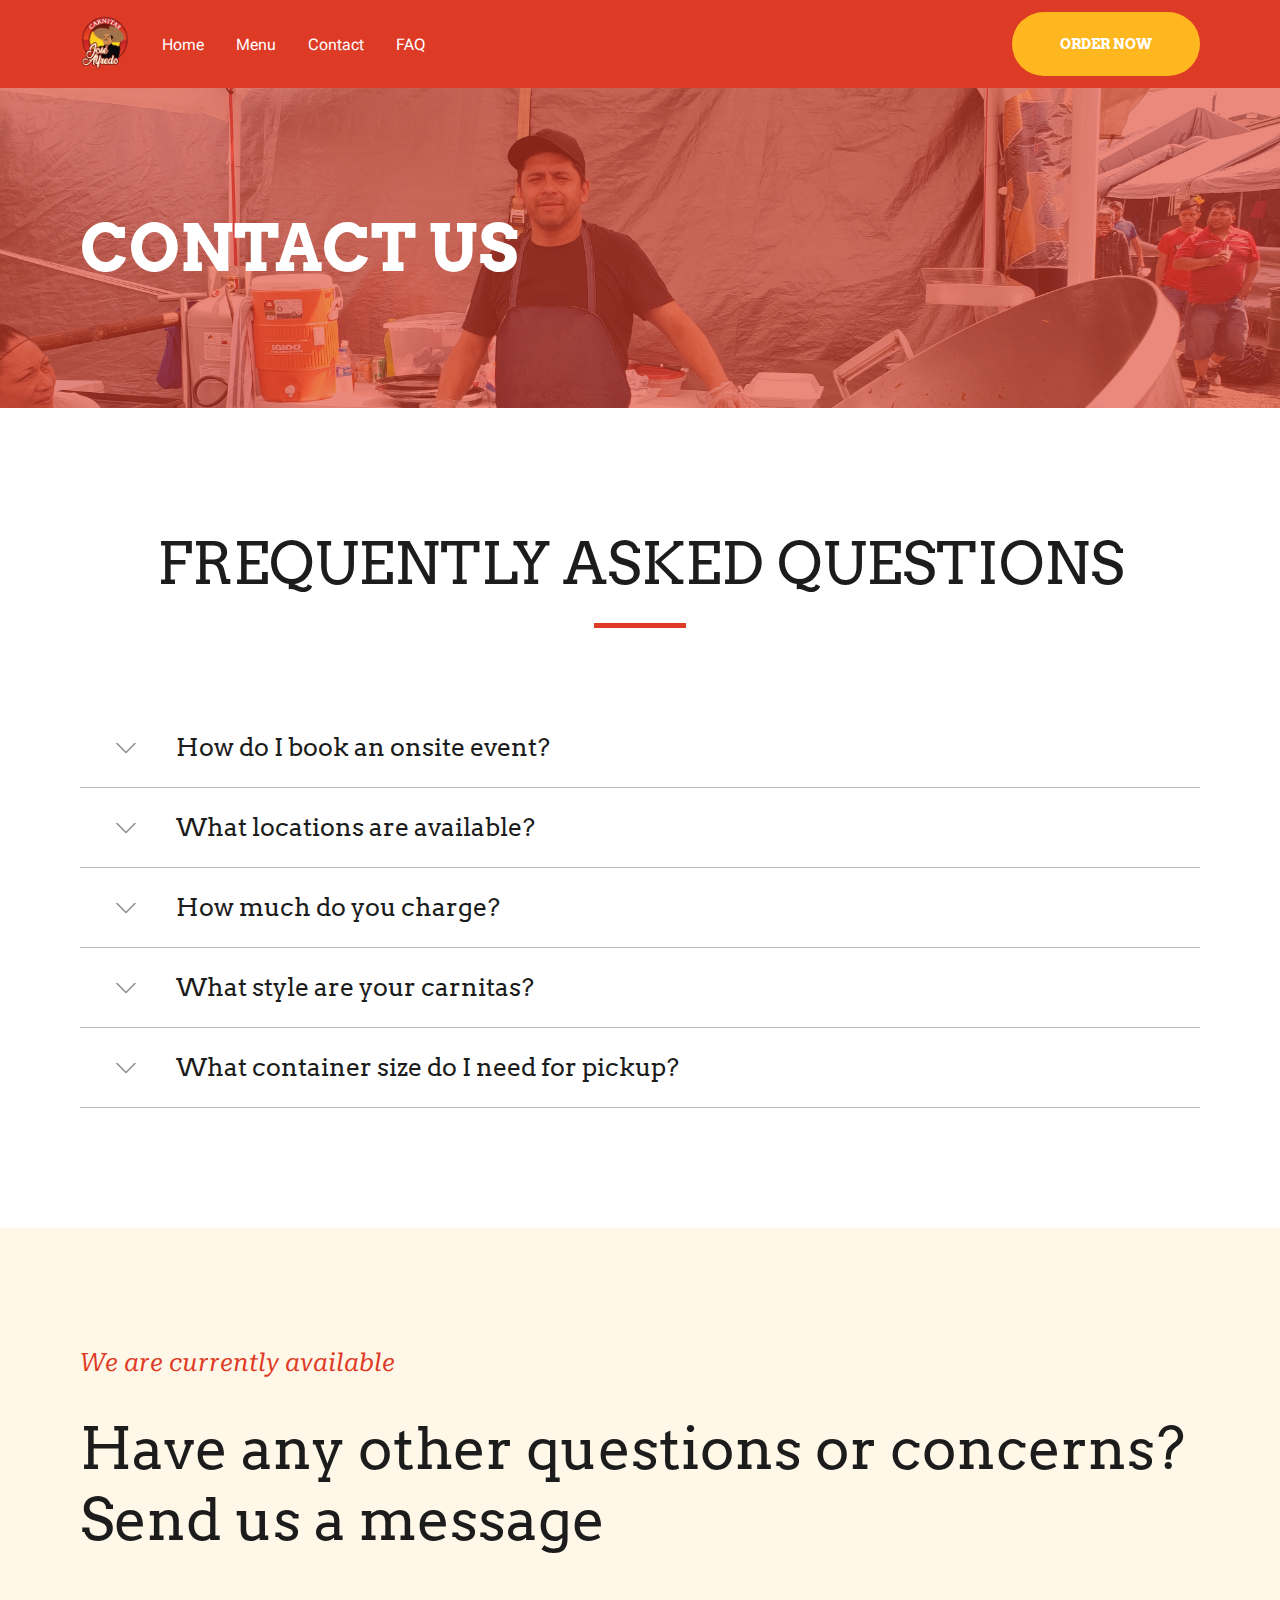
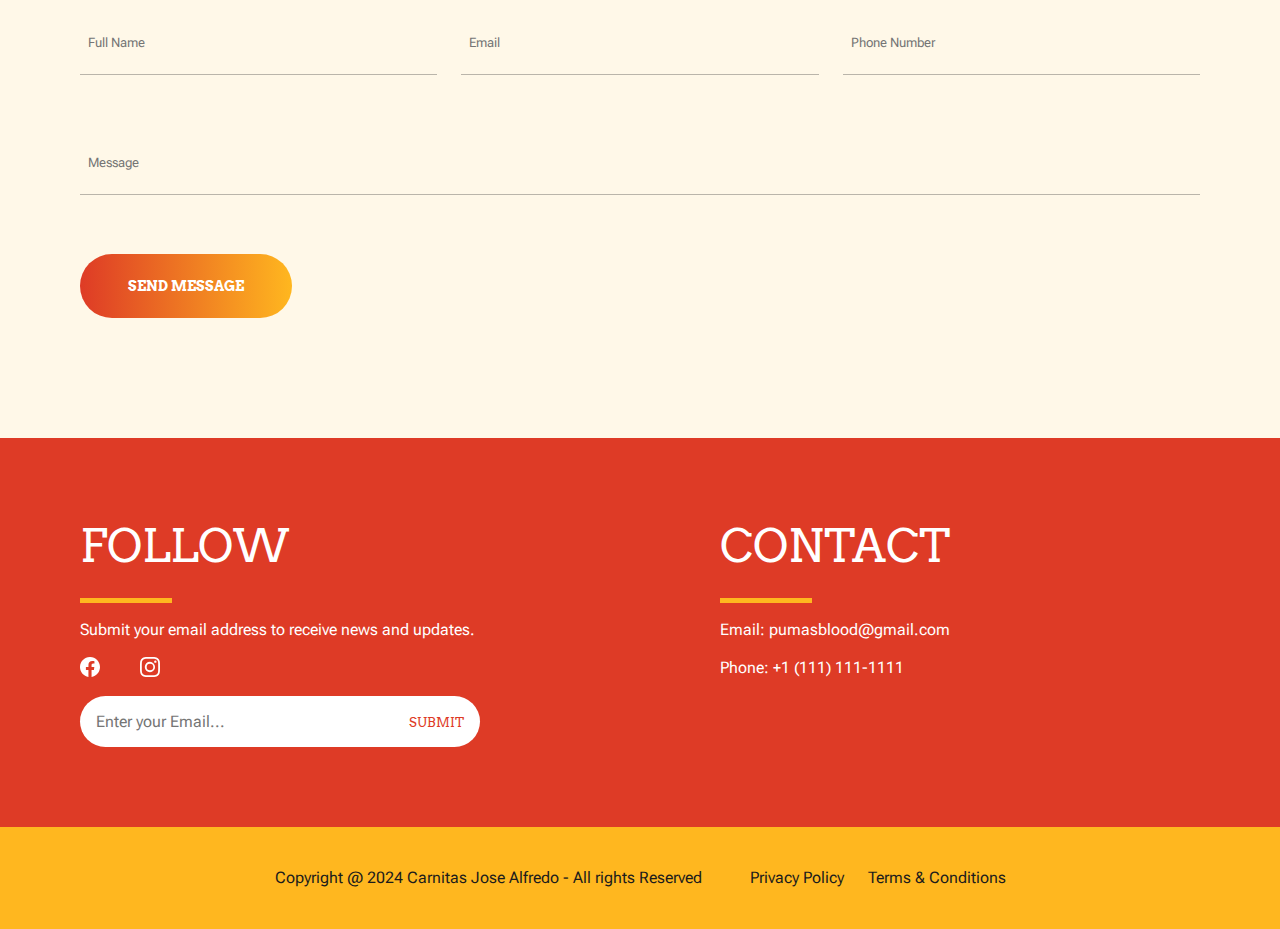
==== Website_files/contact.html @ bd3e19f9 "finished desktop html and most css" ====
<!DOCTYPE html>
<html lang="en-US">
<head>
    <meta charset="UTF-8">
    <meta name="viewport" content="width=device-width, initial-scale=1.0">
    <title>Carnitas Jose Alfredo!</title>


    <link rel="preconnect" href="https://fonts.googleapis.com">
    <link rel="preconnect" href="https://fonts.gstatic.com" crossorigin>
    <link href="https://fonts.googleapis.com/css2?family=Arvo:ital,wght@0,400;0,700;1,400;1,700&family=Roboto+Flex:opsz,wght@8..144,100..1000&family=Roboto+Serif:ital,opsz,wght@0,8..144,100..900;1,8..144,100..900&display=swap" rel="stylesheet">

    
    <link rel="stylesheet" href="css/style.css" />

</head>

<body>

    <!-- header -->
    <header>
        
       <div>
           <a href="index.html"><img src="Images\carnitas_logo_transparent.png" width="50" height="56" alt="Carnitas logo"></a>
           <nav>
            <ul>
                <li><a href="index.html">Home</a></li>
                <li><a href="menu.html#menu_banner">Menu</a></li>
                <li><a href="contact.html">Contact</a></li>
                <li><a href="">FAQ</a></li>
            </ul>
           </nav>
       </div>

       <a href="menu.html" class="btn_outline"> ORDER NOW </a>
    </header>

    <!-- Little Hero -->

    <section class="little_hero2">
            <div>
                <h1>Contact us</h1>
            </div>
    </section>

    <!-- FAQ -->

    <section class="faq">
        <div id="subtitle">
            <h2>Frequently asked questions</h2>
            <hr> 
         </div>
         <div class="questions">
            <ul>
                <li>
                    <h4>How do I book an onsite event?</h4>
                    <p>If you have chosen Pickup as your package option, it doesn’t matter where you order from as long as you are 15 mins early for pickup. Usually the pickup will be at our home location which is 111 Luffy Rd, Dallas, TX, 11111.</p>
                </li>
                <li>
                    <h4>What locations are available?</h4>

                    <p>If you have chosen Onsite as your package option, we only offer this service to people that live about 1~2 hour radius from the city of Dallas. Therefore, this service is limited to a small location in the state of Texas.</p>

                    <p>If you have chosen Pickup as your package option, it doesn’t matter where you order from as long as you are 15 mins early for pickup. Usually the pickup will be at our home location which is 111 Luffy Rd, Dallas, TX, 11111.</p>
                </li>
                <li>
                    <h4>How much do you charge?</h4>
                    <p>If you have chosen Pickup as your package option, it doesn’t matter where you order from as long as you are 15 mins early for pickup. Usually the pickup will be at our home location which is 111 Luffy Rd, Dallas, TX, 11111.</p>
                </li>
                <li>
                    <h4>What style are your carnitas?</h4>
                    <p>If you have chosen Pickup as your package option, it doesn’t matter where you order from as long as you are 15 mins early for pickup. Usually the pickup will be at our home location which is 111 Luffy Rd, Dallas, TX, 11111.</p>
                </li>
                <li>
                    <h4>What container size do I need for pickup?</h4>
                    <p>If you have chosen Pickup as your package option, it doesn’t matter where you order from as long as you are 15 mins early for pickup. Usually the pickup will be at our home location which is 111 Luffy Rd, Dallas, TX, 11111.</p>
                </li>
            </ul>
         </div>
    </section>

    <!-- Fill-out Form -->

    <section class="fill_form">
        <form action="" class="message_form">
            <div id="title_stuff">
                <h5>We are currently available</h5>
                <h2>Have any other questions or concerns? <br> Send us a message</h2>
            </div>

            <div class="p_info">
                <input type="text" placeholder="Full Name">
                <input type="email" placeholder="Email">
                <input type="number" placeholder="Phone Number">
            </div>

            <div class="message">
                <textarea name="" id="" placeholder="Message"></textarea>
            </div>

            <div>
                <a href="" class="btn_outline"> send message</a>
            </div>

        </form>
    </section>

    <!-- Footer -->

    <footer>
        <div class="top">
            <div name="follow">
                <div id="subtitle">
                    <h3>Follow</h3>
                    <hr>
                </div>

                <p>Submit your email address to receive news and updates.</p>
                <div id="socials">
                    <a href=""><img src="Images/facebook.svg" alt="facebook"></a>
                    <a href=""><img src="Images/instagram.svg" alt="instagram"></a>
                </div>
                <form action="" class="newsletter">
                   
                        <input type="email" name="" id="email" placeholder="Enter your Email...">
                        <input type="button" id="btn" value="submit">
                    
                </form>

                
            </div>
            <div name="contact">
                <div id="subtitle">
                    <h3>Contact</h3>
                    <hr>
                </div>

                <p>Email: pumasblood@gmail.com</p>

                <p>Phone: +1 (111) 111-1111</p>
            </div>
        </div>

        <div class="bottom">
            <p>Copyright @ 2024 Carnitas Jose Alfredo - All rights Reserved</p>
            <div class="vertical_line"></div>
            <p>Privacy Policy</p>
            <p>Terms & Conditions</p>
        </div>
        

    </footer>

</body>

</html>
---- Website_files/css/style.css ----
*{
    box-sizing: border-box;
    margin: 0;
    padding: 0;
    
    
}

/* Default Typography */

html {
    font-size: 14px;
    font-family: 'Arvo','Roboto Flex', 'Roboto Serif';
}

h1{
    font-size: 4.624rem;
    text-transform: uppercase;
    color: rgb(28, 28, 28);
    font-weight: bold;
}

h2{
    font-size: 4.110rem;
    font-weight: normal;
    text-transform: uppercase;
    color: rgb(28, 28, 28);
}

h3{
    font-size: 3.247rem;
    font-weight: normal;
    text-transform: capitalize;
    color: rgb(28, 28, 28);
}

h4{
    font-size: 1.802rem;
    font-weight: normal;
    text-transform: capitalize;
    color: rgb(28, 28, 28);
}

h5{
    font-size: 1.802rem;
    font-weight: normal;
    font-family: 'Roboto Serif';
    text-transform: capitalize;
    color: rgb(222, 59, 38);
    font-style: italic;
}


p{
    color: rgb(28, 28, 28);
    font-family: 'Roboto Flex';
    font-weight: normal;
    font-size: 1.125rem;
    opacity: 75%;
    letter-spacing: 0.15%;
    line-height: 22px;
}

/* Other default stuff */

#subtitle{
    display: flex;
    flex-direction: column;
    align-items: center;
    text-align: center;
    margin-bottom: 80px;
    gap: 24px;
}

hr{
    width: 92px;
    border: none;
    height: 5px;
    color: rgb(222, 59, 38);  /* old IE */
    background-color: rgb(222, 59, 38);  /* Modern Browsers */
}

.btn_outline{
    background-color: rgb(255, 183, 31);
    padding: 24px 48px;
    border-radius: 32px;
    text-decoration: none;
    color: rgb(255, 255, 255);
    font-size: 1rem;
    font-family: 'Arvo';
    font-weight: bold;
    letter-spacing: 0.25%;
    display: inline-flex;
}


/* Header menu */

header{
    display: flex;
    background-color: rgb(222, 59, 38);
    font-family: 'Roboto Flex', 'Arvo';
    justify-content: space-between;
    align-items: center;
    padding: 0 80px;
    height: 88px;
}
header div{
    display: flex;
    align-items: center;
    gap: 32px;
}

nav ul{
   
    list-style: none;
    display: flex;
    gap: 32px;

}

nav ul a{
    text-decoration: none;
    color: rgb(255, 255, 255);
    font-size: 1.125rem;
    letter-spacing: 0.15%;
}



/* Hero */

.Hero{
    display: flex;
    padding: 0 80px;
    gap: 16px;
    align-items: center;
    justify-content: space-between;
    height: 100%;
}

.Hero .btn_outline{
    background-image: linear-gradient(to right, rgb(222, 59, 38) , rgb(255, 183, 31));
}

#content{
    display: inline-flex;
    flex-direction: column;
    gap: 32px;
    margin-bottom: 32px;
    text-align: left center;    
}

#right_hero img{
    width: 100%;
    height: auto;
}

/* Dishes Section */

.Dishes{
    background-color: rgba(255, 183, 31, .05);
    padding: 120px 80px;
    display: flex;
    flex-direction: column;
}

#dish{
    display: flex;
    flex-direction: column;
    align-items: center;
    gap: 24px;
}

#dish_cards{
    display: grid;
    grid-template-columns: 80px 280px 280px 280px 80px;
    height: fit-content;
    width: 100%;
    /* grid-column-gap: 100px; */
    justify-content: space-between;
    justify-items: center;
    align-items: center;
}

#dish_cards div{
    text-align: center;
}

.card{
    display: flex;
    flex-direction: column;
    align-items: center;
    gap: 32px;
    width: 280px;
}

.card h3{
    height: 112px;
    text-align: center;
}

.card div{
    border-radius: 50%;
    width: 280px;
    height: 280px;
    display: inline-block; 
    position: relative;
    overflow: hidden;
}

.card img{
    width: 280px;
}

/* Services section */

.Services{
    padding: 120px 80px;
    display: flex;
    flex-direction: column;
}

.info{
    display: flex;
    width: 100%;
    gap: 40px;
    align-items: center;
}

.grid_photo{
    display: grid;
    grid-template-columns: repeat(2,329px);
    /* grid-template-rows: 1fr 1fr 1fr; */
    height: fit-content;
}

.Services #content{
    justify-content: center;
}

.grid_photo img{
    width: 329px;
}

.grid_photo div{
    width: 329px;
    height: 677px;
    display: inline-block; 
    position: relative;
    overflow: hidden;
}

.Services .btn_outline{
    background-image: linear-gradient(to right, rgb(222, 59, 38) , rgb(255, 183, 31));
}

/* Yellow Banner */

.banner{
    background-color: rgb(255, 183, 31);
    padding: 120px 80px;
    text-align: center;
}

.banner h3{
    color: rgb(255, 255, 255);
    text-transform: uppercase;
}

.banner span{
    color: rgb(222, 59, 38);
}

/* Timeline */

.timeline{
    padding: 120px 160px;
    display: flex;
    flex-direction: column;
}

.steps{
    display: flex;
    flex-direction: row;
    justify-content: space-between;

    gap: 16px;
    
}

.step{
    display: flex;
    flex-direction: column;
    border-color: rgb(28, 28, 28);
    border-width: 1px;
    border-style: solid;
    padding: 56px;
    min-width: 300px;
    width: 420px;
    align-items: center;
    gap: 40px;
}

.step div{
    display: flex;
    flex-direction: column;
    gap: 14px;
    text-align: center;
}

/* About */

.about{
    padding: 120px 80px;
    background-color:rgba(255, 183, 31, .05);
    display: flex;
    flex-direction: row;
    gap: 40px;
    height: 100%;
}


.info2{
    display: flex;
    flex-direction: column;

    width: 50%;
}

.about #subtitle{
    align-items: start;
    margin-bottom: 40px;
}


.about img{
    width: 60%;
    height: fit-content;
}

#about_text{
    display: flex;
    flex-direction: column;
    gap: 24px;
}

#about_text ul{
    font-family: 'Roboto Flex';
    font-size: 1.125rem;
    color: rgb(28, 28, 28);
    opacity: 75%;
    display: flex;
    flex-direction: column;
    gap: 8px;
    list-style: inside;
    letter-spacing: 0.15%;
}

#about_text button{
    color: rgb(28, 28, 28);
    font-weight: bold;
    background-color: transparent;
    border-color: transparent;
    cursor: pointer;
}

#about_text hr{
    height: 1px;
    width: 100%;
}

/* Important section */

.important{
    padding: 120px 80px;
    text-align: center;
    font-family: 'Roboto Serif';
}

/* Footer */

footer{
    display: flex;
    flex-direction: column;
}

.top{
    background-color: rgb(222, 59, 38);
    display: flex;
    padding: 80px;
    gap: 160px;
    
}

.top div{
    display: flex;
    flex-direction: column;
    width: 50%;
    gap: 16px;
}

.top div h3{
    color: white;
    text-transform: uppercase;
}

.top div p{
    color: white;
    opacity: 100%;
}

.top #subtitle{
    align-items: start;
    margin-bottom: 0px;
}

.top div hr{
    color: rgb(255, 183, 31);  /* old IE */
    background-color: rgb(255, 183, 31);  /* Modern Browsers */
}

#socials{
    display: flex;
    flex-direction: row;
    gap: 40px;
}

#socials img{
    width: 20px;
    height: 20px;
}

.bottom{
    display: flex;
    flex-direction: row;
    gap: 24px;
    background-color: rgb(255, 183, 31);
    padding: 40px 80px;
    justify-content: center;
    align-items: center;
}

.bottom p{
    color: rgb(28, 28, 28);
    opacity: 100%;
}

.newsletter{
    display: flex;
    flex-direction: row;
    background-color: white;
    border-radius: 40px;
    width: 400px;

}

.newsletter #email{
    color: rgb(28, 28, 28);
    font-family: 'Roboto Flex';
    font-weight: normal;
    font-size: 1.125rem;
    letter-spacing: 0.15%;
    width: 100%;
    padding: 16px;
    background-color: transparent;
    border: none;
}

.newsletter #btn{
    font-family: 'Arvo';
    text-transform: uppercase;
    color: rgb(222, 59, 38);
    padding: 16px;
    background-color: transparent;
    border: none;
}

/*------------------------Menu page------------------------*/

/* Little Hero */

.little_hero{
    background-image: url('../Images/puesto_horizontal.jpg');
    background-size: cover;
    background-repeat: no-repeat;
    background-position: center center;
}

.little_hero div{
    background-color: rgba(222, 59, 38, .6);
    padding: 120px 80px;
    width: 100%;
}

.little_hero h1{
    color: white;
}

/* Plans */

#pickup{
    display: flex;
    flex-direction: row;
}

#pickup #subtitle{
    width: 50%;
    margin-bottom: 0;
    align-items: center;
    justify-content: center;
    background-color: rgb(255, 183, 31);
}

#pickup #subtitle h2{
    color: white;
}

#pickup #frame{
    display: flex;
    align-items: center;
    justify-content: center;
    width: 50%;
    background-color: rgba(255, 183, 31, 0.1);
    padding: 120px 80px;
   
}

/* ada */

#on_site{
    display: flex;
    flex-direction: row;
}

#on_site #subtitle{
    width: 50%;
    margin-bottom: 0;
    align-items: center;
    justify-content: center;
    background-color: rgb(222, 59, 38);
}

#on_site #subtitle hr{
    color: rgb(255, 183, 31);
    background-color: rgb(255, 183, 31);
}

#on_site #subtitle h2{
    color: white;
}

#on_site #frame{
    display: flex;
    align-items: center;
    justify-content: center;
    width: 50%;
    background-color: rgba(255, 183, 31, 0.1);
    padding: 120px 80px;
   
}

.plan_card{
    display: flex;
    flex-direction: column;
    gap: 20px;
    background-color: white;
    width: fit-content;
    border-style: solid;
    border-color: rgb(28, 28, 28);
    border-width: 1px;
    border-radius: 16px;
    padding: 24px;
}

.plan_nav ul{
    display: flex;
    justify-content: space-between;
    border-style: solid;
    border-color: rgba(28, 28, 28, 0.25);
    border-width: 1px;
    border-radius: 40px;
    padding: 4px;
    list-style: none;
}

.plan_nav ul li{
    display: flex;
    width: 90px;
    height: 55px;
    /* padding: 12px 24px; */
    font-size: 1.802rem;
    align-items: center;
    justify-content: center;
    /* border-style: solid;
    border-width: 1px; */
    border-radius: 40px;
    background-image: linear-gradient(to right, rgb(222, 59, 38) , rgb(255, 183, 31));
}

.plan_nav ul li:nth-child(1) a{
    color: white;
}

.plan_nav ul li a{
    text-decoration: none;
}

.plan_card .pricing{
    display: flex;
    flex-direction: column;
    align-items: center;
    justify-content: center;
    margin-top: 20px;
    margin-bottom: 20px;
}

sup{
    font-weight: normal;
    font-size: 32px;
}

.plan_card hr{
    width: 100%;
    height: 1px;
    color: rgba(28, 28, 28, 0.25);
    background-color: rgba(28, 28, 28, 0.25);
}

.plan_card .details ul{
    display: flex;
    flex-direction: column;
    gap: 12px;
    list-style: inside none;
   
}

.plan_card .details ul li{
    font-family: 'Roboto Flex';
    justify-content: center;
    align-items: center;
    padding-left: 24px;
}

.y-detail{
    background-image: url('../Images/check-circle.svg');
    background-repeat: no-repeat;
    color: rgb(28, 28, 28);
}

.x-detail{
    background-image: url('../Images/x-circle.svg');
    background-repeat: no-repeat;
    color: rgba(28, 28, 28,0.5);
}

.plan_card .btn_outline{
    width: 100%;
    text-align: center;
    justify-content: center;
    text-transform: uppercase;
    font-family: 'Arvo', 'Roboto Flex';
    background-image: linear-gradient(to right, rgb(222, 59, 38) , rgb(255, 183, 31));
}

/* Menu banner */

#menu_banner{
    background-image: linear-gradient(to right, rgb(222, 59, 38) , rgb(255, 183, 31));
    padding: 120px;
    justify-content: center;
    text-align: center;
}

#menu_banner h2{
    color: white;
}

/* Table */

.table{
    padding: 120px 240px;
}

table{
    border-collapse: collapse;
    width: 100%;
    border-radius: 4px;
    overflow: hidden;
}

th,
td{
    padding: 12px 24px;
}

table th,
tfoot td{
    text-align: start;
    background-color: rgb(222, 59, 38);
}

table thead tr th:nth-last-child(1),
table thead tr th:nth-last-child(2){
    text-align: center;
    text-transform: uppercase;
    color: white;
    width: 120px;
}

table tbody tr td:nth-last-child(1),
table tbody tr td:nth-last-child(2)
{
    text-align: center;
}


table thead tr th:nth-child(1){
    text-align: start;
    text-transform: uppercase;
    color: white;
}

table tbody tr:nth-child(1),
table tbody tr:nth-child(8){
    background-color: rgb(255, 183, 31);
    text-align: start;
    text-transform: uppercase;
    font-weight: bold;
    color: white;
}

table tbody tr{
    border-bottom: 1px solid rgba(28, 28, 28, 0.25);
}

table tbody tr:nth-child(1),
table tbody tr:nth-child(7),
table tbody tr:nth-child(8),
table tbody tr:nth-child(17){
    border-bottom: 0px solid;
}

table tfoot tr td{
    font-family: 'Roboto Flex';
    font-weight: normal;
    color: white;
}

/* Sides section */

.sides{
    background-color: rgba(255, 183, 31,0.1);
    padding: 120px 80px;
}

.sides_cards{
    display: grid;
    grid-template-columns: 400px 400px 400px;
    height: fit-content;
    width: 100%;
    /* grid-column-gap: 100px; */
    justify-content: space-between;
}

.s_card{
    display: flex;
    flex-direction: column;
    width: fit-content;
    align-items: start;
    background-color: white;
}

#card_img{
    width: 400px;
    height: 280px;
    display: inline-block; 
    position: relative;
    overflow: hidden;
}

.s_card img{
    width: 400px;
}

#card_bottom{
    display: flex;
    flex-direction: column;
    gap: 40px;
    padding: 24px;
    margin-bottom: 24px;
    width: 100%;
}

#s_and_price{
    display: flex;
    align-items: center;
    justify-content: center;
    width: 100%;
}

#s_and_price hr{
    width: 100%;
    border: none;
    height: 1px;
    background: #000;
    background: repeating-linear-gradient(90deg,rgba(28, 28, 28, 0.75),rgba(28, 28, 28, 0.75) 6px,transparent 6px,transparent 12px);
}

#s_and_price span{
    color: rgb(222, 59, 38);
}

/* Other dishes */

.other{
    padding: 120px 80px;
}

.other h3{
    text-transform: uppercase;
}

.other ul{
    display: flex;
    flex-direction: column;
    gap: 8px;
}

.other ul li{
    text-transform: capitalize;
}

/*------------------------Contact page------------------------*/

/* Little Hero */

.little_hero2{
    background-image: url('../Images/apa_puesto.jpg');
    background-size: cover;
    background-repeat: no-repeat;
    background-position: center top;
}

.little_hero2 div{
    background-color: rgba(222, 59, 38, .6);
    padding: 120px 80px;
    width: 100%;
}

.little_hero2 h1{
    color: white;
}

/* FAQ section*/

.faq{
    padding: 120px 80px;
}

.questions ul{
    list-style: none;
}

.questions ul li{
    padding: 24px;
    display: flex;
    flex-direction: column;
    background-image: url(../Images/chevron-down.svg);
    background-repeat: no-repeat;
    background-size: 24px;
    background-position: top 28px left 34px;
    border-bottom: 1px solid rgba(28, 28, 28, 0.3);
    gap: 24px;
}

.questions ul li p{
    color: rgb(28, 28, 28);
    opacity: 100%;
    padding-left: 10px;
    display: none;
}



.questions ul li h4{
    text-transform: none;
    padding-left: 72px;
    list-style: none;
	cursor: pointer;
}

.questions ul li:hover{
    background-image: url(../Images/chevron-up.svg);
}
.questions ul li:hover p{
    display: block;
}

/* Fill-out form */

.fill_form{
    background-color: rgba(255, 183, 31,0.1);
    padding: 120px 80px;
}

.message_form{
    display: flex;
    flex-direction: column;
    gap: 56px;
}

#title_stuff{
    display: flex;
    flex-direction: column;
    gap: 36px;
}

#title_stuff h2,
#title_stuff h5{
    text-transform: none;
}

.p_info{
    display: flex;
    flex-direction: row;
    gap: 24px;
}

.message_form input,
.message_form textarea{
    width: 100%;
    padding: 24px 8px;
    background-color: transparent;
    border: none;
    border-bottom: 1px solid rgba(28, 28, 28, 0.3);
    font-family: 'Roboto Flex', 'Arvo';
   
}

.message_form textarea{
    resize: none;
    height: 64px;
}

.message_form .btn_outline{
    text-transform: uppercase;
    font-weight: bold;
    background-image: linear-gradient(to right, rgb(222, 59, 38) , rgb(255, 183, 31));
}
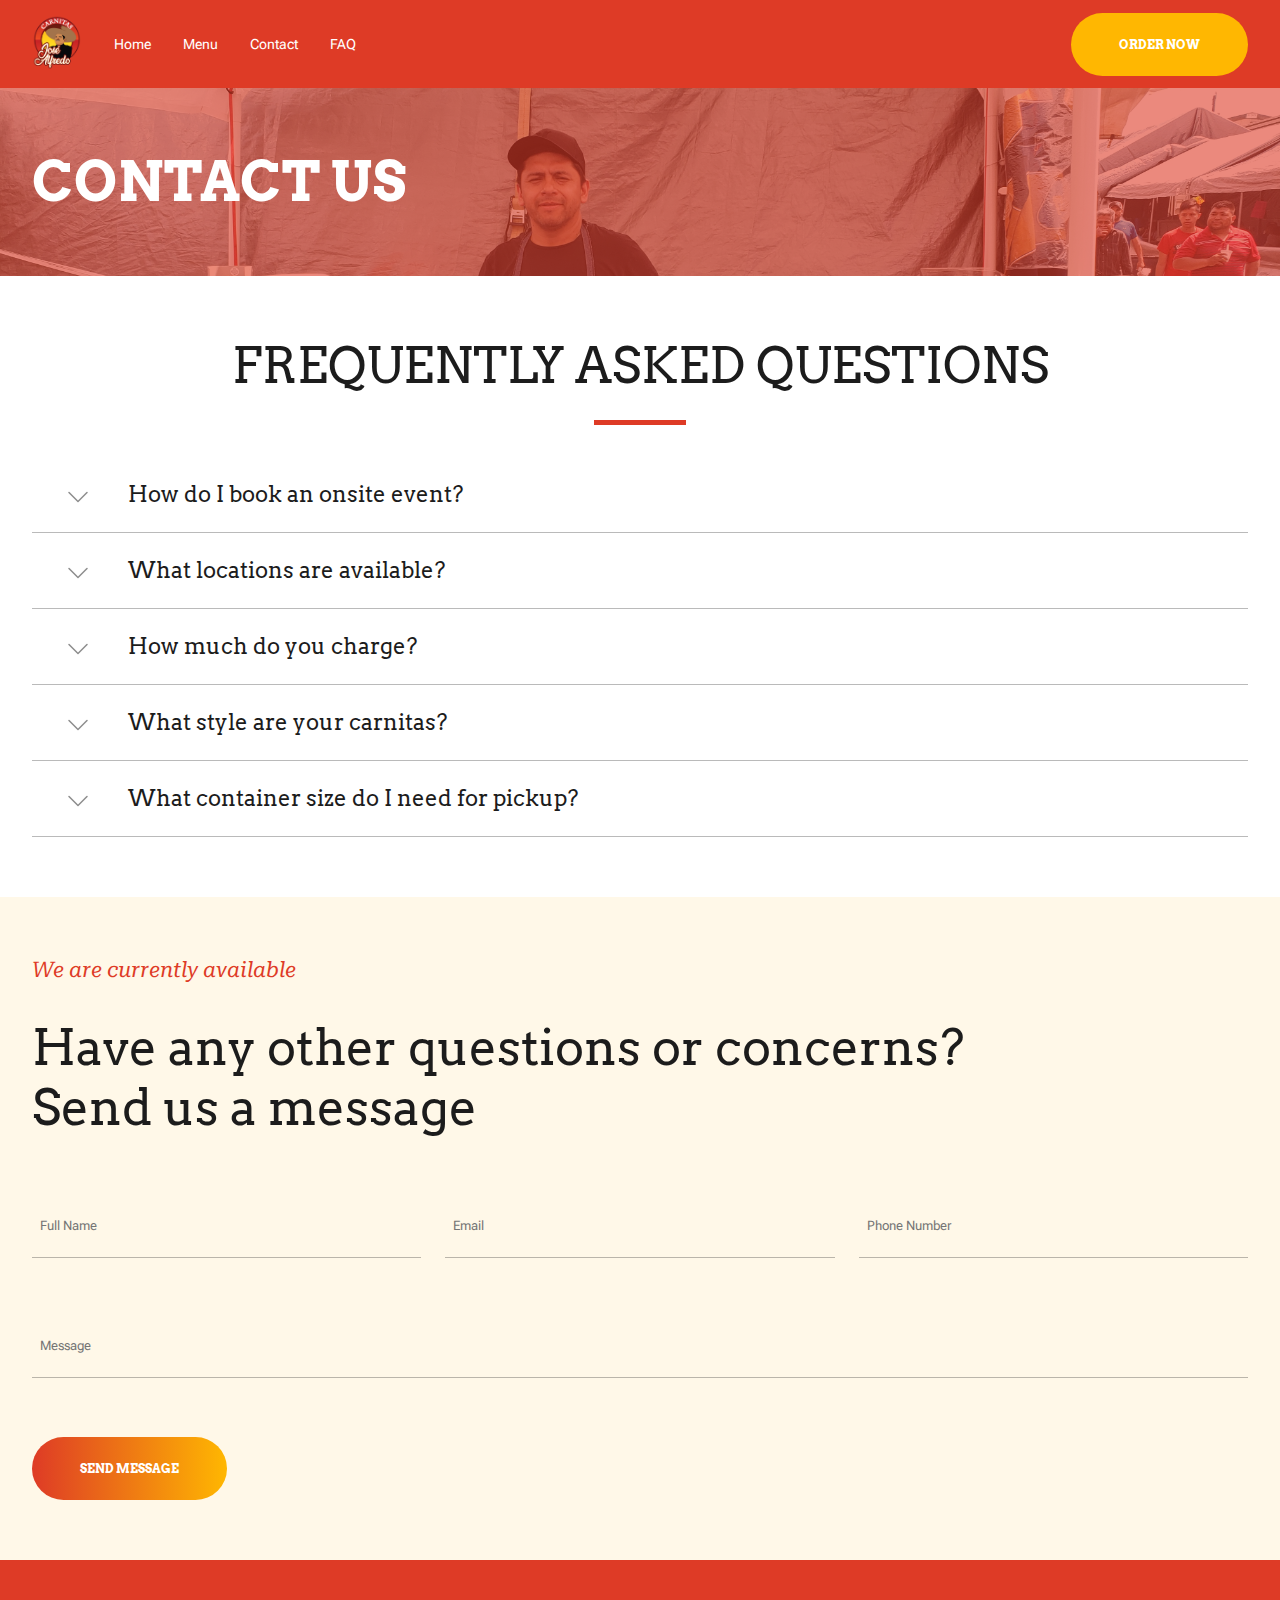
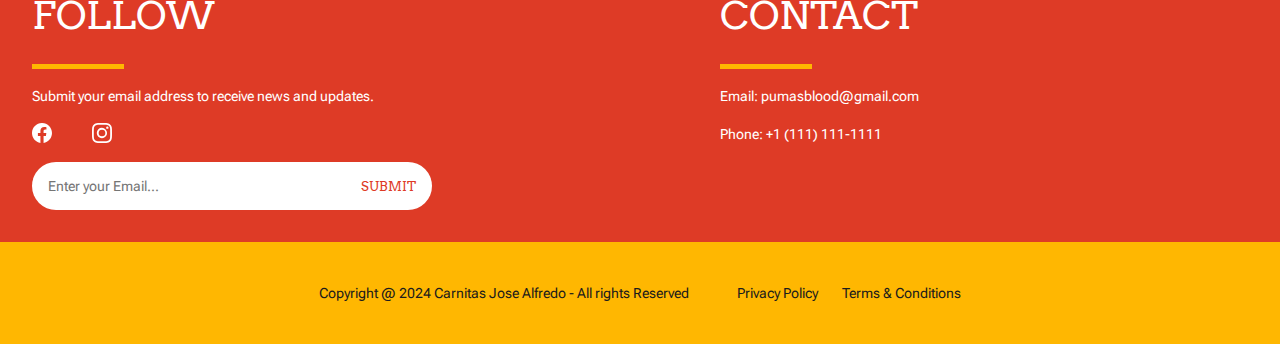
==== commit f424f911: "combined all js and css files." ====
--- a/Website_files/contact.html
+++ b/Website_files/contact.html
@@ -12,7 +12,7 @@
 
     
     <link rel="stylesheet" href="css/style.css" />
-
+    <!-- <link rel="stylesheet" href="css/animations.css" /> -->
 </head>
 
 <body>
@@ -27,13 +27,19 @@
                 <li><a href="index.html">Home</a></li>
                 <li><a href="menu.html#menu_banner">Menu</a></li>
                 <li><a href="contact.html">Contact</a></li>
-                <li><a href="">FAQ</a></li>
+                <li><a href="contact.html#faq">FAQ</a></li>
             </ul>
            </nav>
        </div>
 
        <a href="menu.html" class="btn_outline"> ORDER NOW </a>
     </header>
+
+    <!-- Scroll to top button -->
+
+    <a href="#" id="to-top">
+        <img src="Images/arrow-up.svg" alt="">
+    </a>
 
     <!-- Little Hero -->
 
@@ -45,35 +51,47 @@
 
     <!-- FAQ -->
 
-    <section class="faq">
+    <section id="faq">
         <div id="subtitle">
             <h2>Frequently asked questions</h2>
             <hr> 
          </div>
-         <div class="questions">
-            <ul>
-                <li>
+         <div>
+            <ul class="questions">
+                <li class="question">
                     <h4>How do I book an onsite event?</h4>
-                    <p>If you have chosen Pickup as your package option, it doesn’t matter where you order from as long as you are 15 mins early for pickup. Usually the pickup will be at our home location which is 111 Luffy Rd, Dallas, TX, 11111.</p>
+                    <div class="answer">
+                        <p class="answer_content">If you have chosen Pickup as your package option, it doesn’t matter where you order from as long as you are 15 mins early for pickup. Usually the pickup will be at our home location which is 111 Luffy Rd, Dallas, TX, 11111.</p>
+                    </div>
                 </li>
-                <li>
+                <li class="question">
                     <h4>What locations are available?</h4>
 
-                    <p>If you have chosen Onsite as your package option, we only offer this service to people that live about 1~2 hour radius from the city of Dallas. Therefore, this service is limited to a small location in the state of Texas.</p>
+                    <div class="answer">
+                        <p class="answer_content">If you have chosen Onsite as your package option, we only offer this service to people that live about 1~2 hour radius from the city of Dallas. Therefore, this service is limited to a small location in the state of Texas.
 
-                    <p>If you have chosen Pickup as your package option, it doesn’t matter where you order from as long as you are 15 mins early for pickup. Usually the pickup will be at our home location which is 111 Luffy Rd, Dallas, TX, 11111.</p>
+                            <br>
+                            
+                            If you have chosen Pickup as your package option, it doesn’t matter where you order from as long as you are 15 mins early for pickup. Usually the pickup will be at our home location which is 111 Luffy Rd, Dallas, TX, 11111.</p>
+                    </div>
                 </li>
-                <li>
+                <li class="question">
                     <h4>How much do you charge?</h4>
-                    <p>If you have chosen Pickup as your package option, it doesn’t matter where you order from as long as you are 15 mins early for pickup. Usually the pickup will be at our home location which is 111 Luffy Rd, Dallas, TX, 11111.</p>
+                    <div class="answer">
+                        <p class="answer_content">If you have chosen Pickup as your package option, it doesn’t matter where you order from as long as you are 15 mins early for pickup. Usually the pickup will be at our home location which is 111 Luffy Rd, Dallas, TX, 11111.</p>
+                    </div>
                 </li>
-                <li>
+                <li class="question">
                     <h4>What style are your carnitas?</h4>
-                    <p>If you have chosen Pickup as your package option, it doesn’t matter where you order from as long as you are 15 mins early for pickup. Usually the pickup will be at our home location which is 111 Luffy Rd, Dallas, TX, 11111.</p>
+                    <div class="answer">
+                        <p class="answer_content">If you have chosen Pickup as your package option, it doesn’t matter where you order from as long as you are 15 mins early for pickup. Usually the pickup will be at our home location which is 111 Luffy Rd, Dallas, TX, 11111.</p>
+                    </div>
                 </li>
-                <li>
+                <li class="question">
                     <h4>What container size do I need for pickup?</h4>
-                    <p>If you have chosen Pickup as your package option, it doesn’t matter where you order from as long as you are 15 mins early for pickup. Usually the pickup will be at our home location which is 111 Luffy Rd, Dallas, TX, 11111.</p>
+                    <div class="answer">
+                        <p class="answer_content">If you have chosen Pickup as your package option, it doesn’t matter where you order from as long as you are 15 mins early for pickup. Usually the pickup will be at our home location which is 111 Luffy Rd, Dallas, TX, 11111.</p>
+                    </div>
                 </li>
             </ul>
          </div>
@@ -151,6 +169,8 @@
 
     </footer>
 
+    <script src="javascript/index.js"></script>
+
 </body>
 
 </html>--- a/Website_files/css/style.css
+++ b/Website_files/css/style.css
@@ -3,8 +3,31 @@
     box-sizing: border-box;
     margin: 0;
     padding: 0;
-    
-    
+}
+
+:root{
+    /* used colors */
+    --p_red: rgba(222, 59, 38, 1.0);
+    --s_yellow: rgba(255, 183, 1.0);
+    --brand_gradient: linear-gradient(to right, var(--p_red) , var(--s_yellow));
+    --white: rgba(255, 255, 255, 1.0);
+    --black: rgba(28, 28, 28, 1.0);
+    --black75: rgba(28, 28, 28, 0.75);
+    --black50: rgba(28, 28, 28, 0.5);
+    --black25: rgba(28, 28, 28, 0.25);
+    --black10: rgba(28, 28, 28, 0.10);
+    --black5: rgba(28, 28, 28, 0.05);
+
+    /* padding and margin */
+    --border-tb: 120px; 
+    --border-sides: 80px;
+    --slider-padding: 5rem;
+
+    /* image dimensions dish section */
+    --img-dimensions: 280px;
+
+    /* Dish slider */
+    --items-per-screen: 3;
 }
 
 /* Default Typography */
@@ -17,7 +40,7 @@
 h1{
     font-size: 4.624rem;
     text-transform: uppercase;
-    color: rgb(28, 28, 28);
+    color: var(--black);
     font-weight: bold;
 }
 
@@ -25,21 +48,21 @@
     font-size: 4.110rem;
     font-weight: normal;
     text-transform: uppercase;
-    color: rgb(28, 28, 28);
+    color: var(--black);
 }
 
 h3{
     font-size: 3.247rem;
     font-weight: normal;
     text-transform: capitalize;
-    color: rgb(28, 28, 28);
+    color: var(--black);
 }
 
 h4{
     font-size: 1.802rem;
     font-weight: normal;
     text-transform: capitalize;
-    color: rgb(28, 28, 28);
+    color: var(--black);
 }
 
 h5{
@@ -47,17 +70,16 @@
     font-weight: normal;
     font-family: 'Roboto Serif';
     text-transform: capitalize;
-    color: rgb(222, 59, 38);
+    color: var(--p_red);
     font-style: italic;
 }
 
 
 p{
-    color: rgb(28, 28, 28);
+    color: var(--black75);
     font-family: 'Roboto Flex';
     font-weight: normal;
     font-size: 1.125rem;
-    opacity: 75%;
     letter-spacing: 0.15%;
     line-height: 22px;
 }
@@ -69,7 +91,7 @@
     flex-direction: column;
     align-items: center;
     text-align: center;
-    margin-bottom: 80px;
+    margin-bottom: var(--border-sides);
     gap: 24px;
 }
 
@@ -77,16 +99,16 @@
     width: 92px;
     border: none;
     height: 5px;
-    color: rgb(222, 59, 38);  /* old IE */
-    background-color: rgb(222, 59, 38);  /* Modern Browsers */
+    color: var(--p_red);  /* old IE */
+    background-color: var(--p_red);  /* Modern Browsers */
 }
 
 .btn_outline{
-    background-color: rgb(255, 183, 31);
+    background-color: var(--s_yellow);
     padding: 24px 48px;
     border-radius: 32px;
     text-decoration: none;
-    color: rgb(255, 255, 255);
+    color: var(--white);
     font-size: 1rem;
     font-family: 'Arvo';
     font-weight: bold;
@@ -94,16 +116,35 @@
     display: inline-flex;
 }
 
+form input:focus,
+form textarea:focus{
+    outline: none;
+}
+
+#to-top {
+    display: flex;
+    position: fixed;
+    bottom: 30px;
+    right: 30px;
+    width: 40px;
+    height: 40px;
+    padding: 10px;
+    border: 1px solid var(--black);
+    border-radius: 14px;
+    background-color: var(--white);
+    transform: scale(0);
+    cursor: pointer;
+}
 
 /* Header menu */
 
 header{
     display: flex;
-    background-color: rgb(222, 59, 38);
+    background-color: var(--p_red);
     font-family: 'Roboto Flex', 'Arvo';
     justify-content: space-between;
     align-items: center;
-    padding: 0 80px;
+    padding: 0 var(--border-sides);
     height: 88px;
 }
 header div{
@@ -122,7 +163,7 @@
 
 nav ul a{
     text-decoration: none;
-    color: rgb(255, 255, 255);
+    color: var(--white);
     font-size: 1.125rem;
     letter-spacing: 0.15%;
 }
@@ -133,7 +174,7 @@
 
 .Hero{
     display: flex;
-    padding: 0 80px;
+    padding: 0 var(--border-sides);
     gap: 16px;
     align-items: center;
     justify-content: space-between;
@@ -141,7 +182,7 @@
 }
 
 .Hero .btn_outline{
-    background-image: linear-gradient(to right, rgb(222, 59, 38) , rgb(255, 183, 31));
+    background-image: var(--brand_gradient);
 }
 
 #content{
@@ -161,9 +202,10 @@
 
 .Dishes{
     background-color: rgba(255, 183, 31, .05);
-    padding: 120px 80px;
-    display: flex;
-    flex-direction: column;
+    padding: var(--border-tb) 0px;
+    display: flex;
+    flex-direction: column;
+    width: 100%;
 }
 
 #dish{
@@ -171,29 +213,22 @@
     flex-direction: column;
     align-items: center;
     gap: 24px;
-}
-
-#dish_cards{
-    display: grid;
-    grid-template-columns: 80px 280px 280px 280px 80px;
-    height: fit-content;
-    width: 100%;
-    /* grid-column-gap: 100px; */
-    justify-content: space-between;
-    justify-items: center;
-    align-items: center;
-}
-
-#dish_cards div{
+    margin: 0px var(--border-sides);
+}
+
+
+/* .handle:hover{
+    background-color: rgb(255, 0, 0,0.5);
+} */
+
+.card{
+    display: flex;
+    flex-direction: column;
+    align-items: center;
     text-align: center;
-}
-
-.card{
-    display: flex;
-    flex-direction: column;
-    align-items: center;
     gap: 32px;
-    width: 280px;
+    width: var(--img-dimensions);
+    /* background-color: rgba(0, 0, 255, 0.3) */
 }
 
 .card h3{
@@ -203,80 +238,116 @@
 
 .card div{
     border-radius: 50%;
-    width: 280px;
-    height: 280px;
+    width: var(--img-dimensions);
+    height: var(--img-dimensions);
     display: inline-block; 
     position: relative;
     overflow: hidden;
 }
 
 .card img{
-    width: 280px;
-}
+    width: var(--img-dimensions);
+}
+
+.carousel .show{
+    display: flex;
+ }
+ .carousel .hide{
+     display: none;
+ }
+ 
+ .arrow{
+     cursor: pointer;
+ }
 
 /* Services section */
 
 .Services{
-    padding: 120px 80px;
-    display: flex;
-    flex-direction: column;
-}
-
-.info{
-    display: flex;
-    width: 100%;
-    gap: 40px;
-    align-items: center;
-}
+    padding: var(--border-tb) 0px;
+    display: flex;
+    flex-direction: column;
+}
+
+.container2{
+    margin: 0px var(--border-sides);
+    overflow: hidden;
+}
+
+
 
 .grid_photo{
+    width: 50%;
+    /* border: solid 1px black; */
+}
+
+.grid_photo ul{
     display: grid;
-    grid-template-columns: repeat(2,329px);
-    /* grid-template-rows: 1fr 1fr 1fr; */
-    height: fit-content;
+    list-style-type: none;
+    grid-template-rows: 1fr 2fr 1fr; 
+    grid-template-columns: 4fr 1fr 4fr;
+}
+
+.grid_photo li{
+    width: 100%;
+    height: 600px;
+    overflow: hidden;
+}
+
+.grid_photo img{
+    width: 100%;
+}
+
+.grid_photo li:nth-child(1){
+    grid-row: 1 / span 2;
+    grid-column: 1 / span 2;
+}
+
+.grid_photo li:nth-child(2){
+    grid-row: 2 / span 2;
+    grid-column: 2 / span 2;
+}
+
+.right_sect{
+    display: flex;
+    flex-direction: row;
+    width: 50%;
+    gap: 5%;
+}
+
+#point{
+    align-self: center;
+    cursor: pointer;
 }
 
 .Services #content{
     justify-content: center;
 }
 
-.grid_photo img{
-    width: 329px;
-}
-
-.grid_photo div{
-    width: 329px;
-    height: 677px;
-    display: inline-block; 
-    position: relative;
-    overflow: hidden;
-}
-
 .Services .btn_outline{
-    background-image: linear-gradient(to right, rgb(222, 59, 38) , rgb(255, 183, 31));
+    background-image: var(--brand_gradient)
 }
 
 /* Yellow Banner */
 
 .banner{
-    background-color: rgb(255, 183, 31);
-    padding: 120px 80px;
+    background-color: var(--s_yellow);
+    padding: var(--border-tb) var(--border-sides);
     text-align: center;
 }
 
 .banner h3{
-    color: rgb(255, 255, 255);
+    color: var(--white);
     text-transform: uppercase;
 }
 
 .banner span{
-    color: rgb(222, 59, 38);
+    color: var(--p_red);
 }
 
 /* Timeline */
 
 .timeline{
-    padding: 120px 160px;
+    padding: var(--border-tb) 160px;
     display: flex;
     flex-direction: column;
 }
@@ -285,7 +356,6 @@
     display: flex;
     flex-direction: row;
     justify-content: space-between;
-
     gap: 16px;
     
 }
@@ -293,9 +363,7 @@
 .step{
     display: flex;
     flex-direction: column;
-    border-color: rgb(28, 28, 28);
-    border-width: 1px;
-    border-style: solid;
+    box-shadow: 5px 10px 10px  rgba(28, 28, 28,0.5);
     padding: 56px;
     min-width: 300px;
     width: 420px;
@@ -313,7 +381,7 @@
 /* About */
 
 .about{
-    padding: 120px 80px;
+    padding: var(--border-tb) var(--border-sides);
     background-color:rgba(255, 183, 31, .05);
     display: flex;
     flex-direction: row;
@@ -340,17 +408,16 @@
     height: fit-content;
 }
 
-#about_text{
+.about_text{
     display: flex;
     flex-direction: column;
     gap: 24px;
 }
 
-#about_text ul{
+.about_text ul{
     font-family: 'Roboto Flex';
     font-size: 1.125rem;
-    color: rgb(28, 28, 28);
-    opacity: 75%;
+    color: var(--black75);
     display: flex;
     flex-direction: column;
     gap: 8px;
@@ -358,15 +425,15 @@
     letter-spacing: 0.15%;
 }
 
-#about_text button{
-    color: rgb(28, 28, 28);
+.about_text button{
+    color: var(--black);
     font-weight: bold;
     background-color: transparent;
     border-color: transparent;
     cursor: pointer;
 }
 
-#about_text hr{
+.about_text hr{
     height: 1px;
     width: 100%;
 }
@@ -374,7 +441,7 @@
 /* Important section */
 
 .important{
-    padding: 120px 80px;
+    padding: var(--border-tb) var(--border-sides);
     text-align: center;
     font-family: 'Roboto Serif';
 }
@@ -387,9 +454,9 @@
 }
 
 .top{
-    background-color: rgb(222, 59, 38);
-    display: flex;
-    padding: 80px;
+    background-color: var(--p_red);
+    display: flex;
+    padding: var(--border-sides);
     gap: 160px;
     
 }
@@ -402,13 +469,12 @@
 }
 
 .top div h3{
-    color: white;
+    color: var(--white);
     text-transform: uppercase;
 }
 
 .top div p{
-    color: white;
-    opacity: 100%;
+    color: var(--white);
 }
 
 .top #subtitle{
@@ -417,8 +483,8 @@
 }
 
 .top div hr{
-    color: rgb(255, 183, 31);  /* old IE */
-    background-color: rgb(255, 183, 31);  /* Modern Browsers */
+    color: var(--s_yellow);  /* old IE */
+    background-color: var(--s_yellow);  /* Modern Browsers */
 }
 
 #socials{
@@ -436,28 +502,26 @@
     display: flex;
     flex-direction: row;
     gap: 24px;
-    background-color: rgb(255, 183, 31);
-    padding: 40px 80px;
+    background-color: var(--s_yellow);
+    padding: 40px var(--border-sides);
     justify-content: center;
     align-items: center;
 }
 
 .bottom p{
-    color: rgb(28, 28, 28);
-    opacity: 100%;
+    color: var(--black);
 }
 
 .newsletter{
     display: flex;
     flex-direction: row;
-    background-color: white;
+    background-color: var(--white);
     border-radius: 40px;
     width: 400px;
-
 }
 
 .newsletter #email{
-    color: rgb(28, 28, 28);
+    color: var(--black);
     font-family: 'Roboto Flex';
     font-weight: normal;
     font-size: 1.125rem;
@@ -471,10 +535,11 @@
 .newsletter #btn{
     font-family: 'Arvo';
     text-transform: uppercase;
-    color: rgb(222, 59, 38);
+    color: var(--p_red);
     padding: 16px;
     background-color: transparent;
     border: none;
+    cursor: pointer;
 }
 
 /*------------------------Menu page------------------------*/
@@ -490,15 +555,15 @@
 
 .little_hero div{
     background-color: rgba(222, 59, 38, .6);
-    padding: 120px 80px;
+    padding: var(--border-tb) var(--border-sides);
     width: 100%;
 }
 
 .little_hero h1{
-    color: white;
-}
-
-/* Plans */
+    color: var(--white);
+}
+
+/* Package Plans */
 
 #pickup{
     display: flex;
@@ -510,11 +575,11 @@
     margin-bottom: 0;
     align-items: center;
     justify-content: center;
-    background-color: rgb(255, 183, 31);
+    background-color: var(--s_yellow);
 }
 
 #pickup #subtitle h2{
-    color: white;
+    color: var(--white);
 }
 
 #pickup #frame{
@@ -523,7 +588,7 @@
     justify-content: center;
     width: 50%;
     background-color: rgba(255, 183, 31, 0.1);
-    padding: 120px 80px;
+    padding: var(--border-tb) var(--border-sides);
    
 }
 
@@ -539,16 +604,16 @@
     margin-bottom: 0;
     align-items: center;
     justify-content: center;
-    background-color: rgb(222, 59, 38);
+    background-color: var(--p_red);
 }
 
 #on_site #subtitle hr{
-    color: rgb(255, 183, 31);
-    background-color: rgb(255, 183, 31);
+    color: var(--s_yellow);
+    background-color: var(--s_yellow);
 }
 
 #on_site #subtitle h2{
-    color: white;
+    color: var(--white);
 }
 
 #on_site #frame{
@@ -557,7 +622,7 @@
     justify-content: center;
     width: 50%;
     background-color: rgba(255, 183, 31, 0.1);
-    padding: 120px 80px;
+    padding: var(--border-tb) var(--border-sides);
    
 }
 
@@ -565,16 +630,16 @@
     display: flex;
     flex-direction: column;
     gap: 20px;
-    background-color: white;
+    background-color: var(--white);
     width: fit-content;
     border-style: solid;
-    border-color: rgb(28, 28, 28);
+    border-color: var(--black);
     border-width: 1px;
     border-radius: 16px;
     padding: 24px;
 }
 
-.plan_nav ul{
+.plan_nav{
     display: flex;
     justify-content: space-between;
     border-style: solid;
@@ -585,7 +650,7 @@
     list-style: none;
 }
 
-.plan_nav ul li{
+.plan_nav li{
     display: flex;
     width: 90px;
     height: 55px;
@@ -596,16 +661,26 @@
     /* border-style: solid;
     border-width: 1px; */
     border-radius: 40px;
-    background-image: linear-gradient(to right, rgb(222, 59, 38) , rgb(255, 183, 31));
-}
-
-.plan_nav ul li:nth-child(1) a{
-    color: white;
-}
-
-.plan_nav ul li a{
-    text-decoration: none;
-}
+    color: var(--black);
+    cursor: pointer;
+}
+
+#price{
+    display: flex;
+}
+
+sub{
+    font-size: 1rem;
+    align-self:last baseline;
+    padding-bottom: 16px;
+    padding-left: 2px;
+    padding-right: 2px;
+}
+
+/* .plan_nav ul li:nth-child(1) a{
+    color: var(--white);
+} */
+
 
 .plan_card .pricing{
     display: flex;
@@ -628,7 +703,7 @@
     background-color: rgba(28, 28, 28, 0.25);
 }
 
-.plan_card .details ul{
+.plan_card .details{
     display: flex;
     flex-direction: column;
     gap: 12px;
@@ -636,7 +711,7 @@
    
 }
 
-.plan_card .details ul li{
+.plan_card .details li{
     font-family: 'Roboto Flex';
     justify-content: center;
     align-items: center;
@@ -646,7 +721,7 @@
 .y-detail{
     background-image: url('../Images/check-circle.svg');
     background-repeat: no-repeat;
-    color: rgb(28, 28, 28);
+    color: var(--black);
 }
 
 .x-detail{
@@ -661,26 +736,26 @@
     justify-content: center;
     text-transform: uppercase;
     font-family: 'Arvo', 'Roboto Flex';
-    background-image: linear-gradient(to right, rgb(222, 59, 38) , rgb(255, 183, 31));
+    background-image: var(--brand_gradient)
 }
 
 /* Menu banner */
 
 #menu_banner{
-    background-image: linear-gradient(to right, rgb(222, 59, 38) , rgb(255, 183, 31));
-    padding: 120px;
+    background-image: var(--brand_gradient);
+    padding: var(--border-tb);
     justify-content: center;
     text-align: center;
 }
 
 #menu_banner h2{
-    color: white;
+    color: var(--white);
 }
 
 /* Table */
 
 .table{
-    padding: 120px 240px;
+    padding: var(--border-tb) 240px;
 }
 
 table{
@@ -698,15 +773,15 @@
 table th,
 tfoot td{
     text-align: start;
-    background-color: rgb(222, 59, 38);
+    background-color: var(--p_red);
 }
 
 table thead tr th:nth-last-child(1),
 table thead tr th:nth-last-child(2){
     text-align: center;
     text-transform: uppercase;
-    color: white;
-    width: 120px;
+    color: var(--white);
+    width: var(--border-tb);
 }
 
 table tbody tr td:nth-last-child(1),
@@ -719,16 +794,16 @@
 table thead tr th:nth-child(1){
     text-align: start;
     text-transform: uppercase;
-    color: white;
+    color: var(--white);
 }
 
 table tbody tr:nth-child(1),
 table tbody tr:nth-child(8){
-    background-color: rgb(255, 183, 31);
+    background-color: var(--s_yellow);
     text-align: start;
     text-transform: uppercase;
     font-weight: bold;
-    color: white;
+    color: var(--white);
 }
 
 table tbody tr{
@@ -745,14 +820,14 @@
 table tfoot tr td{
     font-family: 'Roboto Flex';
     font-weight: normal;
-    color: white;
+    color: var(--white);
 }
 
 /* Sides section */
 
 .sides{
     background-color: rgba(255, 183, 31,0.1);
-    padding: 120px 80px;
+    padding: var(--border-tb) 160px;
 }
 
 .sides_cards{
@@ -769,12 +844,13 @@
     flex-direction: column;
     width: fit-content;
     align-items: start;
-    background-color: white;
+    background-color: var(--white);
+    box-shadow: 5px 5px 15px rgba(28, 28, 28, 0.3);
 }
 
 #card_img{
     width: 400px;
-    height: 280px;
+    height: var(--img-dimensions);
     display: inline-block; 
     position: relative;
     overflow: hidden;
@@ -805,17 +881,17 @@
     border: none;
     height: 1px;
     background: #000;
-    background: repeating-linear-gradient(90deg,rgba(28, 28, 28, 0.75),rgba(28, 28, 28, 0.75) 6px,transparent 6px,transparent 12px);
+    background: repeating-linear-gradient(90deg,var(--black75),var(--black75) 6px,transparent 6px,transparent 12px);
 }
 
 #s_and_price span{
-    color: rgb(222, 59, 38);
+    color: var(--p_red);
 }
 
 /* Other dishes */
 
 .other{
-    padding: 120px 80px;
+    padding: var(--border-tb) var(--border-sides);
 }
 
 .other h3{
@@ -845,64 +921,45 @@
 
 .little_hero2 div{
     background-color: rgba(222, 59, 38, .6);
-    padding: 120px 80px;
+    padding: var(--border-tb) var(--border-sides);
     width: 100%;
 }
 
 .little_hero2 h1{
-    color: white;
+    color: var(--white);
 }
 
 /* FAQ section*/
 
-.faq{
-    padding: 120px 80px;
-}
-
-.questions ul{
+#faq{
+    padding: var(--border-tb) var(--border-sides);
+}
+
+.questions{
     list-style: none;
-}
-
-.questions ul li{
-    padding: 24px;
-    display: flex;
-    flex-direction: column;
-    background-image: url(../Images/chevron-down.svg);
-    background-repeat: no-repeat;
-    background-size: 24px;
-    background-position: top 28px left 34px;
-    border-bottom: 1px solid rgba(28, 28, 28, 0.3);
-    gap: 24px;
-}
-
-.questions ul li p{
-    color: rgb(28, 28, 28);
-    opacity: 100%;
-    padding-left: 10px;
-    display: none;
-}
-
-
-
-.questions ul li h4{
+    cursor: pointer;
+}
+
+.question h4{
     text-transform: none;
     padding-left: 72px;
     list-style: none;
-	cursor: pointer;
-}
-
-.questions ul li:hover{
-    background-image: url(../Images/chevron-up.svg);
-}
-.questions ul li:hover p{
-    display: block;
+}
+
+.answer{
+    max-height: 0px;
+    overflow: hidden;
+}
+
+.answer_content{
+    padding-top: 20px;
 }
 
 /* Fill-out form */
 
 .fill_form{
     background-color: rgba(255, 183, 31,0.1);
-    padding: 120px 80px;
+    padding: var(--border-tb) var(--border-sides);
 }
 
 .message_form{
@@ -947,5 +1004,229 @@
 .message_form .btn_outline{
     text-transform: uppercase;
     font-weight: bold;
-    background-image: linear-gradient(to right, rgb(222, 59, 38) , rgb(255, 183, 31));
-}
+    background-image: var(--brand_gradient)
+}
+
+/* Media queries */
+
+@media (max-width: 1600px) {
+    :root{
+        --border-tb: 60px; 
+        --border-sides: 32px;
+        --items-per-screen: 2;
+        --img-dimensions: 200px;
+    }
+
+    html{
+        font-size: 12px;
+    }
+
+}
+
+@media (max-width: 1000px) {
+    :root{
+        
+    }
+
+} 
+
+@media (max-width: 850px) {
+    :root{
+        --border-tb: 40px; 
+        --border-sides: 8px;
+        --items-per-screen: 1;
+    }
+    html{
+        font-size: 10px;
+    }
+
+}
+
+/*------------------------Animation stuff------------------------*/
+
+/* html */
+html{
+    scroll-behavior: smooth;
+}
+/* header */
+nav ul a{
+    transition: color .6s ease;
+}
+
+
+nav ul a:hover{
+    color: var(--s_yellow);
+    text-decoration: underline;
+}
+
+/* button */
+.btn_outline{
+    transition: box-shadow .6s ease;
+}
+
+.btn_outline:hover{
+    box-sizing: border-box;
+    box-shadow: 0 5px 10px  rgba(28, 28, 28,0.5);
+}
+
+/* footer button */
+.newsletter #btn:hover{
+    text-decoration: underline;
+}
+
+/* To-top button */
+
+#to-top{
+    transition: bottom .2s, box-shadow .2s, transform .2s;
+}
+
+#to-top:hover{
+    bottom: 35px;
+    box-shadow: 3px 4px 2px  rgba(28, 28, 28,0.5);
+}
+
+#to-top.show{
+    transform: scale(1);
+}
+
+
+/* -------------------------------------------------------- Home Page ---------------------------------------------------------------*/
+
+/* Dishes section */
+
+.container{
+    display: flex;
+    justify-content: center;
+    width: 100%;
+    overflow: hidden;
+}
+
+.slider{
+    
+    --slider-index: 0;
+    --translate-value: calc(-100% / var(--items-per-screen));
+    display: flex;
+    width: calc(100% - 2* var(--slider-padding)); 
+    /* overflow: hidden; */
+    transform: translateX(calc(var(--slider-index) * var(--translate-value)));
+    transition: transform 450ms ease-in-out;
+} 
+
+.slider > .thing{
+    flex: 0 0 calc(100% / var(--items-per-screen));
+    max-width: calc(100% / var(--items-per-screen));
+    margin: 0;
+    /* background-color: rgb(0, 0, 255, 0.2); */
+    justify-items: center;
+}
+
+.handle{
+    width: var(--slider-padding);
+    /* background-color: rgb(255, 0, 0,0.25); */
+    z-index: 10;
+    align-content: center;
+}
+
+/* Dishes section */
+
+.carousel{
+    --carousel-index: 0;
+    --translate-val: -100%;
+    display: grid;
+    grid-auto-flow: column;
+    grid-auto-columns: 100%;
+    transform: translateX(calc(var(--carousel-index) * var(--translate-val)));
+    transition: transform 450ms ease-in-out;
+}
+
+.carousel > .info{
+    display: flex;
+    max-width: 100%;
+    gap: 5%;
+    align-items: center;
+}
+
+/* About section */
+
+.about_text{
+    transition: display .6s ease;
+}
+
+.about_text button:hover{
+    text-decoration: underline;
+}
+
+.about_text .hide{
+    display: none;
+}
+
+.about_text .show{
+    display: block;
+}
+
+/* Timeline section */
+
+.step{
+    transition: background-color .6s ease, color .6s ease;
+}
+
+.step:hover{
+    background-color: var(--s_yellow);
+    border: none;
+    p,
+    h4{
+        color: var(--white);
+    }
+}
+
+/* -------------------------------------------------------- Menu Page ---------------------------------------------------------------*/
+
+/* Side dishes */
+.s_card{
+    transition: box-shadow .2s ease;
+
+}
+.s_card:hover{
+    box-shadow: 4px 4px 15px rgba(28, 28, 28, 0.65);
+}
+
+/* Package Plans */
+
+.plan_nav li{
+    transition: color .2s ease-in-out;
+}
+
+.plan_nav .selected{
+    transition: color .2s ease-in-out;
+    color: var(--white);
+    background-image: var(--brand_gradient)
+}
+/* 
+.details li{
+    transition: color .2s ease-in-out;
+} */
+
+/* -------------------------------------------------------- Contact Page ---------------------------------------------------------------*/
+
+/* FAQ section */
+
+.questions li{
+    padding: 24px;
+    display: flex;
+    flex-direction: column;
+    background-image: url(../Images/chevron-down.svg);
+    background-repeat: no-repeat;
+    background-size: 24px;
+    background-position: top 28px left 34px;
+    border-bottom: 1px solid rgba(28, 28, 28, 0.3);
+}
+
+.answer{
+    color: var(--black);
+    padding-left: 10px;
+    max-height: 0px;
+    overflow: hidden;
+
+    transition: max-height 0.2s ease-out;
+}
+
--- a/Website_files/css/animations.css
+++ b/Website_files/css/animations.css
@@ -0,0 +1,187 @@
+/* html */
+html{
+    scroll-behavior: smooth;
+}
+/* header */
+nav ul a{
+    transition: color .6s ease;
+}
+
+
+nav ul a:hover{
+    color: rgb(255, 183, 31);
+    text-decoration: underline;
+}
+
+/* button */
+.btn_outline{
+    transition: box-shadow .6s ease;
+}
+
+.btn_outline:hover{
+    box-sizing: border-box;
+    box-shadow: 0 5px 10px  rgba(28, 28, 28,0.5);
+}
+
+/* footer button */
+.newsletter #btn:hover{
+    text-decoration: underline;
+}
+
+/* To-top button */
+
+#to-top{
+    transition: bottom .2s, box-shadow .2s, transform .2s;
+}
+
+#to-top:hover{
+    bottom: 35px;
+    box-shadow: 3px 4px 2px  rgba(28, 28, 28,0.5);
+}
+
+#to-top.show{
+    transform: scale(1);
+}
+
+
+/* -------------------------------------------------------- Home Page ---------------------------------------------------------------*/
+
+/* Dishes section */
+
+.container{
+    display: flex;
+    justify-content: center;
+    width: 100%;
+    overflow: hidden;
+}
+
+.slider{
+    --items-per-screen: 3;
+    --slider-index: 0;
+    --translate-value: calc(-100% / var(--items-per-screen));
+    display: flex;
+    width: calc(100% - 2* var(--slider-padding)); 
+    /* overflow: hidden; */
+    transform: translateX(calc(var(--slider-index) * var(--translate-value)));
+    transition: transform 450ms ease-in-out;
+} 
+
+.slider > .thing{
+    flex: 0 0 calc(100% / var(--items-per-screen));
+    max-width: calc(100% / var(--items-per-screen));
+    margin: 0;
+    /* background-color: rgb(0, 0, 255, 0.2); */
+    justify-items: center;
+}
+
+.handle{
+    width: var(--slider-padding);
+    /* background-color: rgb(255, 0, 0,0.25); */
+    z-index: 10;
+    align-content: center;
+}
+
+/* Dishes section */
+
+.carousel{
+    --carousel-index: 0;
+    --translate-val: -100%;
+    display: grid;
+    grid-auto-flow: column;
+    grid-auto-columns: 100%;
+    transform: translateX(calc(var(--carousel-index) * var(--translate-val)));
+    transition: transform 450ms ease-in-out;
+}
+
+.carousel > .info{
+    display: flex;
+    max-width: 100%;
+    gap: 5%;
+    align-items: center;
+}
+
+/* About section */
+
+.about_text{
+    transition: display .6s ease;
+}
+
+.about_text button:hover{
+    text-decoration: underline;
+}
+
+.about_text .hide{
+    display: none;
+}
+
+.about_text .show{
+    display: block;
+}
+
+/* Timeline section */
+
+.step{
+    transition: background-color .6s ease, color .6s ease;
+}
+
+.step:hover{
+    background-color: rgb(255, 183, 31);
+    border: none;
+    p,
+    h4{
+        color: white;
+        opacity: 1;
+    }
+}
+
+/* -------------------------------------------------------- Menu Page ---------------------------------------------------------------*/
+
+/* Side dishes */
+.s_card{
+    transition: box-shadow .2s ease;
+
+}
+.s_card:hover{
+    box-shadow: 4px 4px 15px rgba(28, 28, 28, 0.65);
+}
+
+/* Package Plans */
+
+.plan_nav li{
+    transition: color .2s ease-in-out;
+}
+
+.plan_nav .selected{
+    transition: color .2s ease-in-out;
+    color: white;
+    background-image: linear-gradient(to right, rgb(222, 59, 38) , rgb(255, 183, 31));
+}
+/* 
+.details li{
+    transition: color .2s ease-in-out;
+} */
+
+/* -------------------------------------------------------- Contact Page ---------------------------------------------------------------*/
+
+/* FAQ section */
+
+.questions li{
+    padding: 24px;
+    display: flex;
+    flex-direction: column;
+    background-image: url(../Images/chevron-down.svg);
+    background-repeat: no-repeat;
+    background-size: 24px;
+    background-position: top 28px left 34px;
+    border-bottom: 1px solid rgba(28, 28, 28, 0.3);
+}
+
+.answer{
+    color: rgb(28, 28, 28);
+    opacity: 100%;
+    padding-left: 10px;
+    max-height: 0px;
+    overflow: hidden;
+
+    transition: max-height 0.2s ease-out;
+}
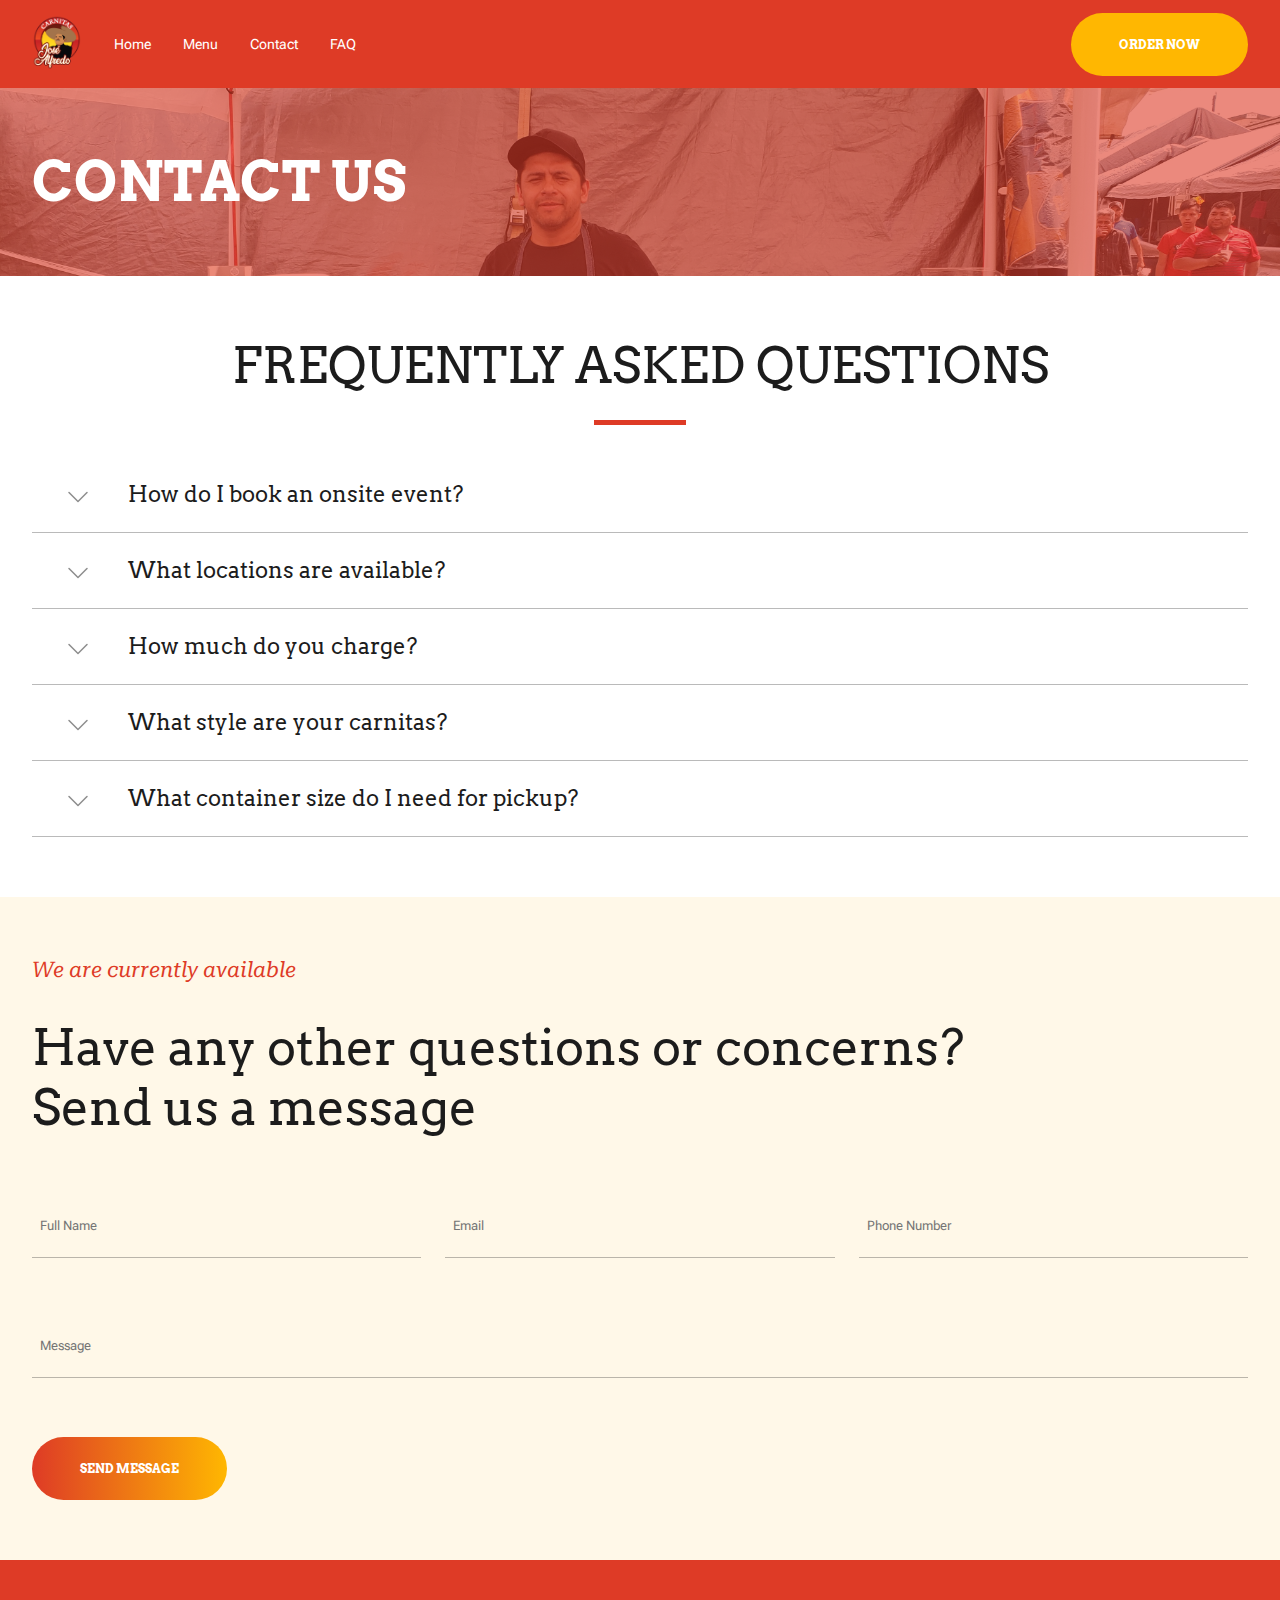
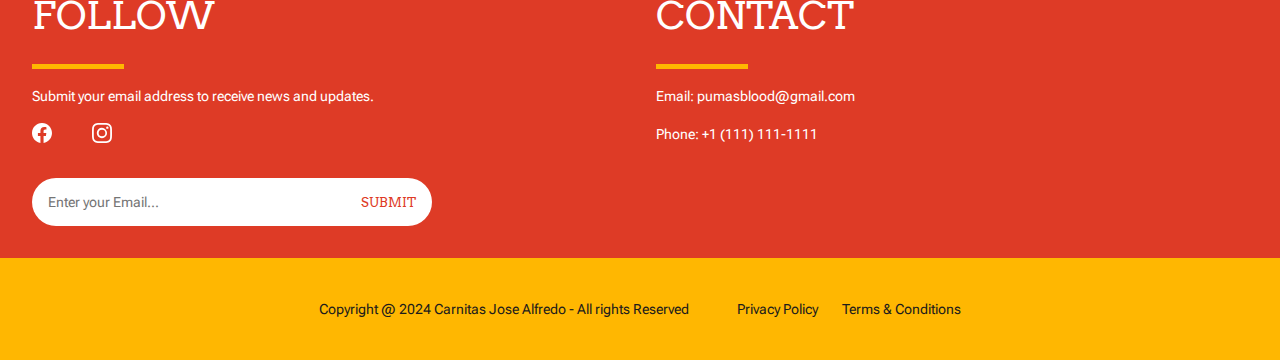
==== commit 2177b29e: "removed extra js and css files. Also started media queries" ====
--- a/Website_files/contact.html
+++ b/Website_files/contact.html
@@ -127,36 +127,36 @@
 
     <footer>
         <div class="top">
-            <div name="follow">
-                <div id="subtitle">
-                    <h3>Follow</h3>
-                    <hr>
+            <div class="contact-info">
+                <div name="follow">
+                    <div id="subtitle">
+                        <h3>Follow</h3>
+                        <hr>
+                    </div>
+                    <p>Submit your email address to receive news and updates.</p>
+                    <div id="socials">
+                        <a href=""><img src="Images/facebook.svg" alt="facebook"></a>
+                        <a href=""><img src="Images/instagram.svg" alt="instagram"></a>
+                    </div>
+                
+                
                 </div>
+                <div name="contact">
+                    <div id="subtitle">
+                        <h3>Contact</h3>
+                        <hr>
+                    </div>
+                    <p>Email: pumasblood@gmail.com</p>
+                    <p>Phone: +1 (111) 111-1111</p>
+                </div>
+            </div>
 
-                <p>Submit your email address to receive news and updates.</p>
-                <div id="socials">
-                    <a href=""><img src="Images/facebook.svg" alt="facebook"></a>
-                    <a href=""><img src="Images/instagram.svg" alt="instagram"></a>
-                </div>
-                <form action="" class="newsletter">
+            <form action="" class="newsletter">
                    
-                        <input type="email" name="" id="email" placeholder="Enter your Email...">
-                        <input type="button" id="btn" value="submit">
-                    
-                </form>
-
-                
-            </div>
-            <div name="contact">
-                <div id="subtitle">
-                    <h3>Contact</h3>
-                    <hr>
-                </div>
-
-                <p>Email: pumasblood@gmail.com</p>
-
-                <p>Phone: +1 (111) 111-1111</p>
-            </div>
+                <input type="email" name="" id="email" placeholder="Enter your Email...">
+                <input type="button" id="btn" value="submit">
+            
+            </form>
         </div>
 
         <div class="bottom">
@@ -165,8 +165,6 @@
             <p>Privacy Policy</p>
             <p>Terms & Conditions</p>
         </div>
-        
-
     </footer>
 
     <script src="javascript/index.js"></script>
--- a/Website_files/css/style.css
+++ b/Website_files/css/style.css
@@ -25,6 +25,7 @@
 
     /* image dimensions dish section */
     --img-dimensions: 280px;
+    --arrow-dimenions: var(--slider-padding);
 
     /* Dish slider */
     --items-per-screen: 3;
@@ -216,6 +217,9 @@
     margin: 0px var(--border-sides);
 }
 
+.handle img{
+    width: var(--arrow-dimenions);
+}
 
 /* .handle:hover{
     background-color: rgb(255, 0, 0,0.5);
@@ -319,6 +323,10 @@
     cursor: pointer;
 }
 
+.pointer{
+    width: var(--arrow-dimenions);
+}
+
 .Services #content{
     justify-content: center;
 }
@@ -347,7 +355,7 @@
 /* Timeline */
 
 .timeline{
-    padding: var(--border-tb) 160px;
+    padding: var(--border-tb) var(--border-sides);
     display: flex;
     flex-direction: column;
 }
@@ -355,9 +363,16 @@
 .steps{
     display: flex;
     flex-direction: row;
-    justify-content: space-between;
+    justify-content: center;
     gap: 16px;
-    
+    align-items: center;
+}
+
+.steps2{
+    display: flex;
+    flex-direction: row;
+    justify-content: center;
+    gap: 16px;
 }
 
 .step{
@@ -456,24 +471,31 @@
 .top{
     background-color: var(--p_red);
     display: flex;
+    flex-direction: column;
     padding: var(--border-sides);
-    gap: 160px;
+    gap: 40px;
     
 }
 
-.top div{
+.contact-info{
+    display: flex;
+    flex-direction: row;
+    gap: var(--border-sides);
+}
+
+.contact-info div{
     display: flex;
     flex-direction: column;
     width: 50%;
     gap: 16px;
 }
 
-.top div h3{
+.contact-info h3{
     color: var(--white);
     text-transform: uppercase;
 }
 
-.top div p{
+.contact-info p{
     color: var(--white);
 }
 
@@ -482,7 +504,7 @@
     margin-bottom: 0px;
 }
 
-.top div hr{
+.contact-info hr{
     color: var(--s_yellow);  /* old IE */
     background-color: var(--s_yellow);  /* Modern Browsers */
 }
@@ -517,7 +539,9 @@
     flex-direction: row;
     background-color: var(--white);
     border-radius: 40px;
-    width: 400px;
+    width: 100%;
+    max-width: 400px;
+   
 }
 
 .newsletter #email{
@@ -1015,31 +1039,74 @@
         --border-sides: 32px;
         --items-per-screen: 2;
         --img-dimensions: 200px;
+        --arrow-dimensions: 60px;
+        --last-index: 4;
+    }
+
+    .slider{
+        --last-index: 4;
     }
 
     html{
         font-size: 12px;
     }
 
-}
-
-@media (max-width: 1000px) {
+    .steps{
+        flex-direction: column;
+    }
+
+    .top{
+        gap: 32px;
+    }
+
+}
+
+/* @media (max-width: 1000px) {
     :root{
         
     }
 
-} 
-
-@media (max-width: 850px) {
+}  */
+
+@media (max-width: 920px) {
+    /* global stuff & variables */
     :root{
         --border-tb: 40px; 
         --border-sides: 8px;
         --items-per-screen: 1;
+        --arrow-dimensions: 40px;
     }
     html{
         font-size: 10px;
     }
 
+    /* hero */
+
+    #right_hero{
+        display: none;
+    }
+    .Hero{
+        background-image: url(../Images/carnitas_logo_transparent.png);
+        background-position: center;
+        background-size: 100%;
+        background-repeat: no-repeat;
+        background-color: rgba(255, 255, 255, 0.9);
+        background-blend-mode: overlay;
+        padding: var(--border-tb) var(--border-sides);
+    }
+
+    /* timeline */
+
+    .steps2{
+        flex-direction: column;
+    }
+
+    /* footer */
+
+    .top{
+        gap: 16px;
+    }
+
 }
 
 /*------------------------Animation stuff------------------------*/
@@ -1102,8 +1169,9 @@
 }
 
 .slider{
-    
     --slider-index: 0;
+    /* --last-index: has to be increased a new dish in the html is added. var has to be decreased if html dish is removed (change is to be made in css variable) */
+    --last-index: 3;
     --translate-value: calc(-100% / var(--items-per-screen));
     display: flex;
     width: calc(100% - 2* var(--slider-padding)); 
@@ -1127,7 +1195,7 @@
     align-content: center;
 }
 
-/* Dishes section */
+/* Dishes section Home */
 
 .carousel{
     --carousel-index: 0;
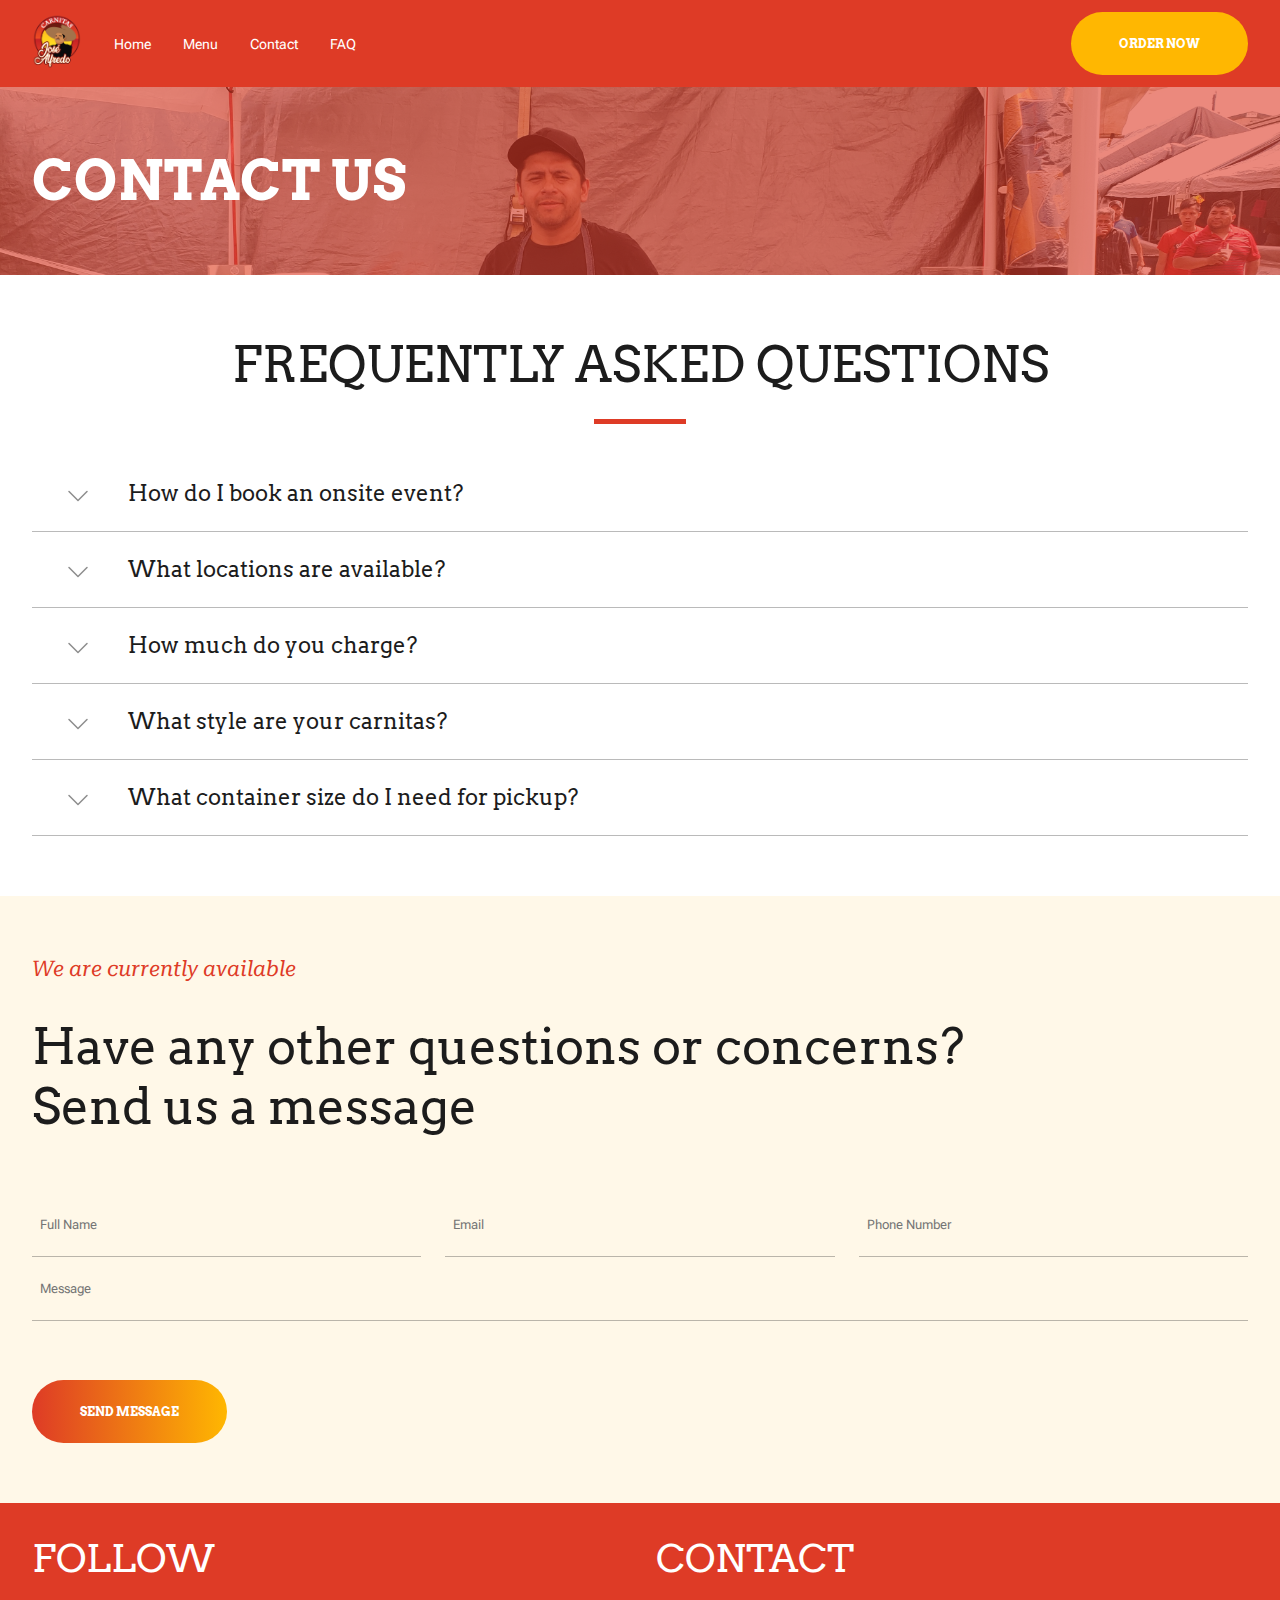
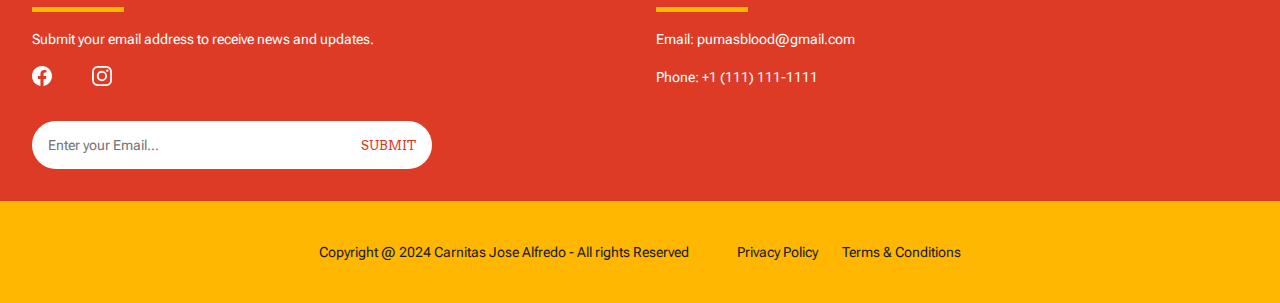
==== commit 8b1014af: "Finished the website" ====
--- a/Website_files/contact.html
+++ b/Website_files/contact.html
@@ -18,22 +18,28 @@
 <body>
 
     <!-- header -->
-    <header>
-        
-       <div>
-           <a href="index.html"><img src="Images\carnitas_logo_transparent.png" width="50" height="56" alt="Carnitas logo"></a>
-           <nav>
-            <ul>
-                <li><a href="index.html">Home</a></li>
-                <li><a href="menu.html#menu_banner">Menu</a></li>
-                <li><a href="contact.html">Contact</a></li>
-                <li><a href="contact.html#faq">FAQ</a></li>
-            </ul>
-           </nav>
-       </div>
-
-       <a href="menu.html" class="btn_outline"> ORDER NOW </a>
-    </header>
+    <header>   
+        <div>
+            <a href="">
+                 <img src="Images\carnitas_logo_transparent.png" width="50" height="56" alt="Carnitas logo">
+             </a>
+             <nav class="desktop_nav">
+                 <div class="sidebar close">
+                     <img src="Images/x.svg" alt="">
+                 </div>
+                 <ul>
+                     <li><a href="index.html">Home</a></li>
+                     <li><a href="menu.html#menu_banner">Menu</a></li>
+                     <li><a href="contact.html">Contact</a></li>
+                     <li><a href="contact.html#faq">FAQ</a></li>
+                 </ul>
+                 <a href="menu.html" class="btn_outline"> ORDER NOW </a>
+             </nav>
+             <div class="sidebar open">
+                 <img src="Images/menu.svg" alt="">
+             </div>
+        </div>
+     </header>
 
     <!-- Scroll to top button -->
 
@@ -106,14 +112,15 @@
                 <h2>Have any other questions or concerns? <br> Send us a message</h2>
             </div>
 
-            <div class="p_info">
-                <input type="text" placeholder="Full Name">
-                <input type="email" placeholder="Email">
-                <input type="number" placeholder="Phone Number">
-            </div>
-
-            <div class="message">
-                <textarea name="" id="" placeholder="Message"></textarea>
+            <div class="form_inputs">
+                <div class="p_info">
+                    <input type="text" placeholder="Full Name">
+                    <input type="email" placeholder="Email">
+                    <input type="number" placeholder="Phone Number">
+                </div>
+                <div class="message">
+                    <textarea name="" id="" placeholder="Message"></textarea>
+                </div>
             </div>
 
             <div>
--- a/Website_files/css/style.css
+++ b/Website_files/css/style.css
@@ -6,7 +6,7 @@
 }
 
 :root{
-    /* used colors */
+        /* used colors */
     --p_red: rgba(222, 59, 38, 1.0);
     --s_yellow: rgba(255, 183, 1.0);
     --brand_gradient: linear-gradient(to right, var(--p_red) , var(--s_yellow));
@@ -18,17 +18,23 @@
     --black10: rgba(28, 28, 28, 0.10);
     --black5: rgba(28, 28, 28, 0.05);
 
-    /* padding and margin */
+        /* Header menu */
+
+    --menu-size: 130px;
+
+        /* padding and margin */
     --border-tb: 120px; 
     --border-sides: 80px;
     --slider-padding: 5rem;
 
-    /* image dimensions dish section */
+        /* image dimensions dish section */
     --img-dimensions: 280px;
-    --arrow-dimenions: var(--slider-padding);
-
-    /* Dish slider */
+    --arrow-dimensions: 60px;
+
+        /* Dish slider */
     --items-per-screen: 3;
+            /* --last-index: has to be increased a new dish in the html is added. var has to be decreased if html dish is removed (change is to be made in css variable) */
+    --last-index: 3;
 }
 
 /* Default Typography */
@@ -36,6 +42,11 @@
 html {
     font-size: 14px;
     font-family: 'Arvo','Roboto Flex', 'Roboto Serif';
+}
+
+body {
+    overflow-x: hidden; /* Hide horizontal scrollbar */ 
+    min-width: 300px;
 }
 
 h1{
@@ -135,6 +146,7 @@
     background-color: var(--white);
     transform: scale(0);
     cursor: pointer;
+    z-index: 100;
 }
 
 /* Header menu */
@@ -145,31 +157,45 @@
     font-family: 'Roboto Flex', 'Arvo';
     justify-content: space-between;
     align-items: center;
-    padding: 0 var(--border-sides);
-    height: 88px;
+    padding: 12px var(--border-sides);
 }
 header div{
     display: flex;
     align-items: center;
     gap: 32px;
-}
-
-nav ul{
-   
+    width: 100%;
+    justify-content: space-between;
+}
+
+.desktop_nav{
+    display: flex;
+    width: 100%;
+    flex-direction: row;
+    justify-content: space-between;
+    align-items: center;
+}
+
+.desktop_nav ul{
     list-style: none;
     display: flex;
     gap: 32px;
-
-}
-
-nav ul a{
+}
+
+.desktop_nav ul a{
     text-decoration: none;
     color: var(--white);
     font-size: 1.125rem;
     letter-spacing: 0.15%;
 }
 
-
+header .sidebar{
+    display: none;
+    width: fit-content;
+}
+header .sidebar img{
+    width: 28px;
+    height: 28px;
+}
 
 /* Hero */
 
@@ -217,8 +243,45 @@
     margin: 0px var(--border-sides);
 }
 
+#tacos,
+#torta,
+#dorados,
+#gorditas,
+#rice,
+#beans
+{
+    background-size: cover;
+    background-position: center center;
+}
+
+#tacos{
+    background-image: url(../Images/Tacos_Bright.jpg);
+}
+
+#torta{
+    background-image: url(../Images/torta.jpg);
+}
+
+#dorados{
+    background-image: url(../Images/dorados.jpg);
+}
+
+#gorditas{
+    background-image: url(../Images/Tacos_Dark.jpg);
+}
+
+#rice{
+    background-image: url(../Images/cazo_dark.jpg);
+}
+
+#beans{
+    background-image: url(../Images/Cazo_vertical.jpg);
+}
+
+
 .handle img{
-    width: var(--arrow-dimenions);
+    width: var(--arrow-dimensions);
+    height: var(--arrow-dimensions);
 }
 
 /* .handle:hover{
@@ -253,15 +316,30 @@
     width: var(--img-dimensions);
 }
 
+.carousel{
+    --carousel-index: 0;
+    --translate-val: -100%;
+    display: grid;
+    grid-auto-flow: column;
+    grid-auto-columns: 100%;
+}
+
+.carousel > .info{
+    display: flex;
+    max-width: 100%;
+    gap: 5%;
+    align-items: center;
+}
+
 .carousel .show{
     display: flex;
  }
  .carousel .hide{
-     display: none;
+    display: none;
  }
  
  .arrow{
-     cursor: pointer;
+    cursor: pointer;
  }
 
 /* Services section */
@@ -293,7 +371,7 @@
 
 .grid_photo li{
     width: 100%;
-    height: 600px;
+    height: 500px;
     overflow: hidden;
 }
 
@@ -302,11 +380,21 @@
 }
 
 .grid_photo li:nth-child(1){
+    background-image: url(../Images/Cazo_vertical.jpg);
+    background-position: center;
+    background-size: 100%;
+    background-repeat: no-repeat;
+    background-color: rgba(222, 59, 38, 1.0);
+    background-blend-mode: overlay;
     grid-row: 1 / span 2;
     grid-column: 1 / span 2;
 }
 
 .grid_photo li:nth-child(2){
+    background-image: url(../Images/Tacos_Bright.jpg);
+    background-position: center;
+    background-size: 100%;
+    background-repeat: no-repeat;
     grid-row: 2 / span 2;
     grid-column: 2 / span 2;
 }
@@ -324,7 +412,8 @@
 }
 
 .pointer{
-    width: var(--arrow-dimenions);
+    width: var(--arrow-dimensions);
+    height: var(--arrow-dimensions);
 }
 
 .Services #content{
@@ -418,9 +507,13 @@
 }
 
 
-.about img{
+.parroquia{
     width: 60%;
-    height: fit-content;
+    height: 600px;
+    background-image: url(../Images/parroquia-dolores.jpg);
+    background-size: cover;
+    background-repeat: no-repeat;
+    background-position: center center;
 }
 
 .about_text{
@@ -730,27 +823,27 @@
 .plan_card .details{
     display: flex;
     flex-direction: column;
+    list-style: inside none;
     gap: 12px;
-    list-style: inside none;
-   
 }
 
 .plan_card .details li{
     font-family: 'Roboto Flex';
-    justify-content: center;
-    align-items: center;
+    text-align: start;
     padding-left: 24px;
 }
 
 .y-detail{
     background-image: url('../Images/check-circle.svg');
     background-repeat: no-repeat;
+    background-position: left center;
     color: var(--black);
 }
 
 .x-detail{
     background-image: url('../Images/x-circle.svg');
     background-repeat: no-repeat;
+    background-position: left;
     color: rgba(28, 28, 28,0.5);
 }
 
@@ -779,12 +872,15 @@
 /* Table */
 
 .table{
-    padding: var(--border-tb) 240px;
+    padding: var(--border-tb) var(--border-sides);
+    display: flex;
+    justify-content: center;
 }
 
 table{
     border-collapse: collapse;
     width: 100%;
+    max-width: 1200px;
     border-radius: 4px;
     overflow: hidden;
 }
@@ -805,7 +901,8 @@
     text-align: center;
     text-transform: uppercase;
     color: var(--white);
-    width: var(--border-tb);
+    width: 120px;
+    min-width: 80px;
 }
 
 table tbody tr td:nth-last-child(1),
@@ -851,16 +948,23 @@
 
 .sides{
     background-color: rgba(255, 183, 31,0.1);
-    padding: var(--border-tb) 160px;
+    padding: var(--border-tb) var(--border-sides);
 }
 
 .sides_cards{
-    display: grid;
-    grid-template-columns: 400px 400px 400px;
-    height: fit-content;
+    display: flex;
+    /* height: fit-content; */
     width: 100%;
     /* grid-column-gap: 100px; */
-    justify-content: space-between;
+    justify-content: center;
+    align-items: center;
+    gap: 16px;
+}
+
+.sides_container{
+    display: flex;
+    justify-content: center;
+    gap: 16px;
 }
 
 .s_card{
@@ -872,19 +976,32 @@
     box-shadow: 5px 5px 15px rgba(28, 28, 28, 0.3);
 }
 
+.item1 #card_img{
+    background-image: url('../Images/cazo_dark.jpg');
+}
+.item2 #card_img{
+    background-image: url('../Images/dorados.jpg');
+}
+.item3 #card_img{
+    background-image: url('../Images/torta.jpg');
+}
+
 #card_img{
     width: 400px;
-    height: var(--img-dimensions);
+    height: var(--img-dimensions); 
+    background-size: cover;
+    background-position: center center;
     display: inline-block; 
     position: relative;
     overflow: hidden;
 }
 
-.s_card img{
+
+/* .s_card img{
     width: 400px;
-}
-
-#card_bottom{
+} */
+
+.card_bottom{
     display: flex;
     flex-direction: column;
     gap: 40px;
@@ -1031,6 +1148,188 @@
     background-image: var(--brand_gradient)
 }
 
+/*------------------------Animation stuff------------------------*/
+
+/* html */
+html{
+    scroll-behavior: smooth;
+}
+/* header */
+.desktop_nav{
+    transition: transform .3s ease;
+}
+
+.desktop_nav ul a{
+    transition: color .6s ease;
+}
+
+
+.desktop_nav ul a:hover{
+    color: var(--s_yellow);
+    text-decoration: underline;
+}
+
+/* button */
+.btn_outline{
+    transition: box-shadow .6s ease;
+}
+
+.btn_outline:hover{
+    box-sizing: border-box;
+    box-shadow: 0 5px 10px  rgba(28, 28, 28,0.5);
+}
+
+/* footer button */
+.newsletter #btn:hover{
+    text-decoration: underline;
+}
+
+/* To-top button */
+
+#to-top{
+    transition: bottom .2s, box-shadow .2s, transform .2s;
+}
+
+#to-top:hover{
+    bottom: 35px;
+    box-shadow: 3px 4px 2px  rgba(28, 28, 28,0.5);
+}
+
+#to-top.show{
+    transform: scale(1);
+}
+
+
+/* -------------------------------------------------------- Home Page ---------------------------------------------------------------*/
+
+/* Dishes section */
+
+.container{
+    display: flex;
+    justify-content: center;
+    width: 100%;
+    overflow: hidden;
+}
+
+.slider{
+    --slider-index: 0;
+    
+    --translate-value: calc(-100% / var(--items-per-screen));
+    display: flex;
+    width: calc(100% - 2* var(--slider-padding)); 
+    /* overflow: hidden; */
+    transform: translateX(calc(var(--slider-index) * var(--translate-value)));
+    transition: transform 450ms ease-in-out;
+} 
+
+.slider > .thing{
+    flex: 0 0 calc(100% / var(--items-per-screen));
+    max-width: calc(100% / var(--items-per-screen));
+    margin: 0;
+    /* background-color: rgb(0, 0, 255, 0.2); */
+    justify-items: center;
+}
+
+.handle{
+    width: var(--slider-padding);
+    background-color: rgb(255, 250, 244);
+    z-index: 10;
+    align-content: center;
+}
+
+/* Dishes section Home */
+
+.carousel{
+    transform: translateX(calc(var(--carousel-index) * var(--translate-val)));
+    transition: transform 450ms ease-in-out;
+}
+
+
+
+/* About section */
+
+.about_text{
+    transition: display .6s ease;
+}
+
+.about_text button:hover{
+    text-decoration: underline;
+}
+
+.about_text .hide{
+    display: none;
+}
+
+.about_text .show{
+    display: block;
+}
+
+/* Timeline section */
+
+.step{
+    transition: background-color .6s ease, color .6s ease;
+}
+
+.step:hover{
+    background-color: var(--s_yellow);
+    border: none;
+    p,
+    h4{
+        color: var(--white);
+    }
+}
+
+/* -------------------------------------------------------- Menu Page ---------------------------------------------------------------*/
+
+/* Side dishes */
+.s_card{
+    transition: box-shadow .2s ease;
+
+}
+.s_card:hover{
+    box-shadow: 4px 4px 15px rgba(28, 28, 28, 0.65);
+}
+
+/* Package Plans */
+
+.plan_nav li{
+    transition: color .2s ease-in-out;
+}
+
+.plan_nav .selected{
+    transition: color .2s ease-in-out;
+    color: var(--white);
+    background-image: var(--brand_gradient)
+}
+/* 
+.details li{
+    transition: color .2s ease-in-out;
+} */
+
+/* -------------------------------------------------------- Contact Page ---------------------------------------------------------------*/
+
+/* FAQ section */
+
+.questions li{
+    padding: 24px;
+    display: flex;
+    flex-direction: column;
+    background-image: url(../Images/chevron-down.svg);
+    background-repeat: no-repeat;
+    background-size: 24px;
+    background-position: top 28px left 34px;
+    border-bottom: 1px solid rgba(28, 28, 28, 0.3);
+}
+
+.answer{
+    color: var(--black);
+    padding-left: 10px;
+    max-height: 0px;
+    overflow: hidden;
+
+    transition: max-height 0.2s ease-out;
+}
+
 /* Media queries */
 
 @media (max-width: 1600px) {
@@ -1039,11 +1338,7 @@
         --border-sides: 32px;
         --items-per-screen: 2;
         --img-dimensions: 200px;
-        --arrow-dimensions: 60px;
-        --last-index: 4;
-    }
-
-    .slider{
+        --arrow-dimensions: 50px;
         --last-index: 4;
     }
 
@@ -1051,9 +1346,63 @@
         font-size: 12px;
     }
 
+    /* Hero */
+
+    .Hero{
+        padding: var(--border-tb) var(--border-sides);
+    }
+
+    /* Dishes */
+
+    .card h3{
+        height: 80px;
+    }
+
+    /* services */
+
+    .carousel > .info{
+        column-gap: 2%;
+    }
+    .right_sect{
+        gap: 2%;
+    }
+
+    /* Timeline */
+
     .steps{
         flex-direction: column;
     }
+
+    .step{
+        width: 340px;
+    }
+
+    /* About */
+
+    .parroquia{
+        width: 50%;
+        /* height: 400px; */
+    }
+
+    /* Package plans */
+
+    .plan_card .details li{
+        padding-top: 3px;
+        height: 18px;
+    }
+
+    /* Sides section */
+
+    .sides_cards{
+        flex-direction: column;
+    }
+
+    .card_bottom{
+        gap: 24px;
+        margin-bottom: 16px;
+    }
+
+    /* Footer */
 
     .top{
         gap: 32px;
@@ -1075,9 +1424,62 @@
         --border-sides: 8px;
         --items-per-screen: 1;
         --arrow-dimensions: 40px;
-    }
+        --last-index: 5;
+    }
+
     html{
         font-size: 10px;
+    }
+
+    #subtitle{
+        margin-bottom: 32px;
+        gap: 12px;
+    }
+
+    #subtitle hr{
+        width: 60px;
+    }
+
+    /* Header */
+
+    header .sidebar{
+        display: flex;
+    }
+ 
+    .desktop_nav{
+        --move: 1;
+        flex-direction: column;
+        position: absolute;
+        overflow: hidden;
+        justify-content: start;
+        align-items: start;
+        max-width: var(--menu-size);
+        height: 1800px;
+        padding: 12px var(--border-sides);
+        top: 0;
+        right: 0;
+        transform: translateX(calc(var(--move) * var(--menu-size)));
+        background-color: var(--s_yellow);
+        z-index: 20;
+        gap: 24px;
+    } 
+
+    .desktop_nav ul a:hover{
+        color: var(--p_red);
+        text-decoration: underline;
+    }
+
+    .desktop_nav ul{
+        flex-direction: column;
+        gap: 24px;
+        padding-left: 16px;
+    }
+
+    header .btn_outline{
+        background-color: var(--p_red);
+        width: 100%;
+        padding: 12px;
+        justify-content: center;
     }
 
     /* hero */
@@ -1095,11 +1497,93 @@
         padding: var(--border-tb) var(--border-sides);
     }
 
+    /* Dishes */
+
+    .card{
+        gap: 24px;
+    }
+
+    /* Services */
+
+    .grid_photo ul li{
+        max-height: 320px;
+    } 
+
     /* timeline */
 
     .steps2{
         flex-direction: column;
-    }
+        min-width: 120px;
+        max-width: 350px;
+        width: 100%;
+    }
+
+    .step{
+        min-width: 120px;
+        max-width: 350px;
+        width: 100%;
+        min-height: 350px;
+        padding: 40px;
+    }
+
+    /* About */
+
+    .about{
+        flex-direction: column;
+    }
+
+    .about div{
+        width: 100%;
+    }
+
+    .parroquia{
+        height: 350px;
+    }
+
+    /* Package plans */
+
+    .plan_card{
+        padding: 16px;
+    }
+
+    .plan_card .details{
+        gap: 2px;
+    }
+    .plan_card .details li{
+        padding-top: 3px;
+        height: 18px;
+    }
+
+
+
+    .plan_nav li{
+        width: 57px;
+        height: 44px;
+    }
+
+    sub{
+        padding-bottom: 13px;
+    }
+
+    .y-detail{
+        background-size: 12px;
+    }
+    .x-detail{
+        background-size: 12px;
+    }
+
+    /* Sides section */
+
+    .sides_container{
+        flex-direction: column;
+    }
+
+    .card_bottom{
+        gap: 16px;
+        margin-bottom: 8px;
+    }
+
+
 
     /* footer */
 
@@ -1107,194 +1591,142 @@
         gap: 16px;
     }
 
-}
-
-/*------------------------Animation stuff------------------------*/
-
-/* html */
-html{
-    scroll-behavior: smooth;
-}
-/* header */
-nav ul a{
-    transition: color .6s ease;
-}
-
-
-nav ul a:hover{
-    color: var(--s_yellow);
-    text-decoration: underline;
-}
-
-/* button */
-.btn_outline{
-    transition: box-shadow .6s ease;
-}
-
-.btn_outline:hover{
-    box-sizing: border-box;
-    box-shadow: 0 5px 10px  rgba(28, 28, 28,0.5);
-}
-
-/* footer button */
-.newsletter #btn:hover{
-    text-decoration: underline;
-}
-
-/* To-top button */
-
-#to-top{
-    transition: bottom .2s, box-shadow .2s, transform .2s;
-}
-
-#to-top:hover{
-    bottom: 35px;
-    box-shadow: 3px 4px 2px  rgba(28, 28, 28,0.5);
-}
-
-#to-top.show{
-    transform: scale(1);
-}
-
-
-/* -------------------------------------------------------- Home Page ---------------------------------------------------------------*/
-
-/* Dishes section */
-
-.container{
-    display: flex;
-    justify-content: center;
-    width: 100%;
-    overflow: hidden;
-}
-
-.slider{
-    --slider-index: 0;
-    /* --last-index: has to be increased a new dish in the html is added. var has to be decreased if html dish is removed (change is to be made in css variable) */
-    --last-index: 3;
-    --translate-value: calc(-100% / var(--items-per-screen));
-    display: flex;
-    width: calc(100% - 2* var(--slider-padding)); 
-    /* overflow: hidden; */
-    transform: translateX(calc(var(--slider-index) * var(--translate-value)));
-    transition: transform 450ms ease-in-out;
-} 
-
-.slider > .thing{
-    flex: 0 0 calc(100% / var(--items-per-screen));
-    max-width: calc(100% / var(--items-per-screen));
-    margin: 0;
-    /* background-color: rgb(0, 0, 255, 0.2); */
-    justify-items: center;
-}
-
-.handle{
-    width: var(--slider-padding);
-    /* background-color: rgb(255, 0, 0,0.25); */
-    z-index: 10;
-    align-content: center;
-}
-
-/* Dishes section Home */
-
-.carousel{
-    --carousel-index: 0;
-    --translate-val: -100%;
-    display: grid;
-    grid-auto-flow: column;
-    grid-auto-columns: 100%;
-    transform: translateX(calc(var(--carousel-index) * var(--translate-val)));
-    transition: transform 450ms ease-in-out;
-}
-
-.carousel > .info{
-    display: flex;
-    max-width: 100%;
-    gap: 5%;
-    align-items: center;
-}
-
-/* About section */
-
-.about_text{
-    transition: display .6s ease;
-}
-
-.about_text button:hover{
-    text-decoration: underline;
-}
-
-.about_text .hide{
-    display: none;
-}
-
-.about_text .show{
-    display: block;
-}
-
-/* Timeline section */
-
-.step{
-    transition: background-color .6s ease, color .6s ease;
-}
-
-.step:hover{
-    background-color: var(--s_yellow);
-    border: none;
-    p,
-    h4{
-        color: var(--white);
-    }
-}
-
-/* -------------------------------------------------------- Menu Page ---------------------------------------------------------------*/
-
-/* Side dishes */
-.s_card{
-    transition: box-shadow .2s ease;
-
-}
-.s_card:hover{
-    box-shadow: 4px 4px 15px rgba(28, 28, 28, 0.65);
-}
-
-/* Package Plans */
-
-.plan_nav li{
-    transition: color .2s ease-in-out;
-}
-
-.plan_nav .selected{
-    transition: color .2s ease-in-out;
-    color: var(--white);
-    background-image: var(--brand_gradient)
-}
-/* 
-.details li{
-    transition: color .2s ease-in-out;
-} */
-
-/* -------------------------------------------------------- Contact Page ---------------------------------------------------------------*/
-
-/* FAQ section */
-
-.questions li{
-    padding: 24px;
-    display: flex;
-    flex-direction: column;
-    background-image: url(../Images/chevron-down.svg);
-    background-repeat: no-repeat;
-    background-size: 24px;
-    background-position: top 28px left 34px;
-    border-bottom: 1px solid rgba(28, 28, 28, 0.3);
-}
-
-.answer{
-    color: var(--black);
-    padding-left: 10px;
-    max-height: 0px;
-    overflow: hidden;
-
-    transition: max-height 0.2s ease-out;
-}
-
+    .newsletter{
+        max-width: 50%;
+    }
+
+}
+
+@media (max-width: 690px) {
+    :root{
+        --img-dimensions: 150px;
+    }
+
+    html p{
+        line-height: 20px;
+    }
+
+    #to-top{
+        bottom: 15px;
+        right: 15px;
+    }
+
+    #to-top:hover{
+        bottom: 20px;
+    }
+
+    /* Dishes */
+
+    /* .card div{
+        
+    } */
+
+    /* Services */
+
+
+    .carousel > .info{
+        gap: 24px;
+        justify-content: space-between;
+    }
+    .carousel > .onsite{
+        flex-direction: column;
+    }
+    .carousel > .pickup{
+        flex-direction: column-reverse;
+    }
+
+    .grid_photo{
+        width: 80%;
+    }
+
+    .grid_photo ul{
+        grid-template-rows: 1fr; 
+        grid-template-columns: 1fr;
+    } 
+
+    .grid_photo li:nth-child(1){
+        grid-row: 1 / span 1;
+        grid-column: 1 / span 1;
+    }
+
+    .grid_photo li:nth-child(2){
+        z-index: -1;
+        grid-row: 1 / span 1;
+        grid-column: 1 / span 1;
+    }
+
+    .right_sect{
+        width: 100%;
+        height: fit-content;
+        gap: 2%;
+    }
+
+    #point{
+        align-self: baseline;
+    }
+
+    /* Package plans */
+
+    .packages #subtitle{
+        padding: 40px;
+    }
+
+    #pickup #subtitle,
+    #pickup #frame,
+    #on_site #subtitle,
+    #on_site #frame{
+        width: 100%;
+    }
+
+    #pickup{
+        flex-direction: column;
+    }
+
+    #on_site{
+        flex-direction: column-reverse;
+    }
+
+    /* Table */
+
+    th,
+    td{
+    padding: 8px 16px;
+    }
+
+    /* Sides */
+
+    .s_card{
+        max-width: 250px;
+    }
+
+    #card_img{
+        width: 250px;
+    }
+
+    /* Fill out form */
+
+    .p_info{
+        flex-direction: column;
+        gap: 8px;
+    }
+
+    .form_inputs{
+        display: flex;
+        flex-direction: column;
+        gap: 8px;
+    }
+
+    /* footer */
+
+    .contact-info #subtitle h3{
+        font-size: 28px;
+    }
+
+    .top{
+        gap: 16px;
+    }
+
+    .newsletter{
+        max-width: 100%;
+    }
+}